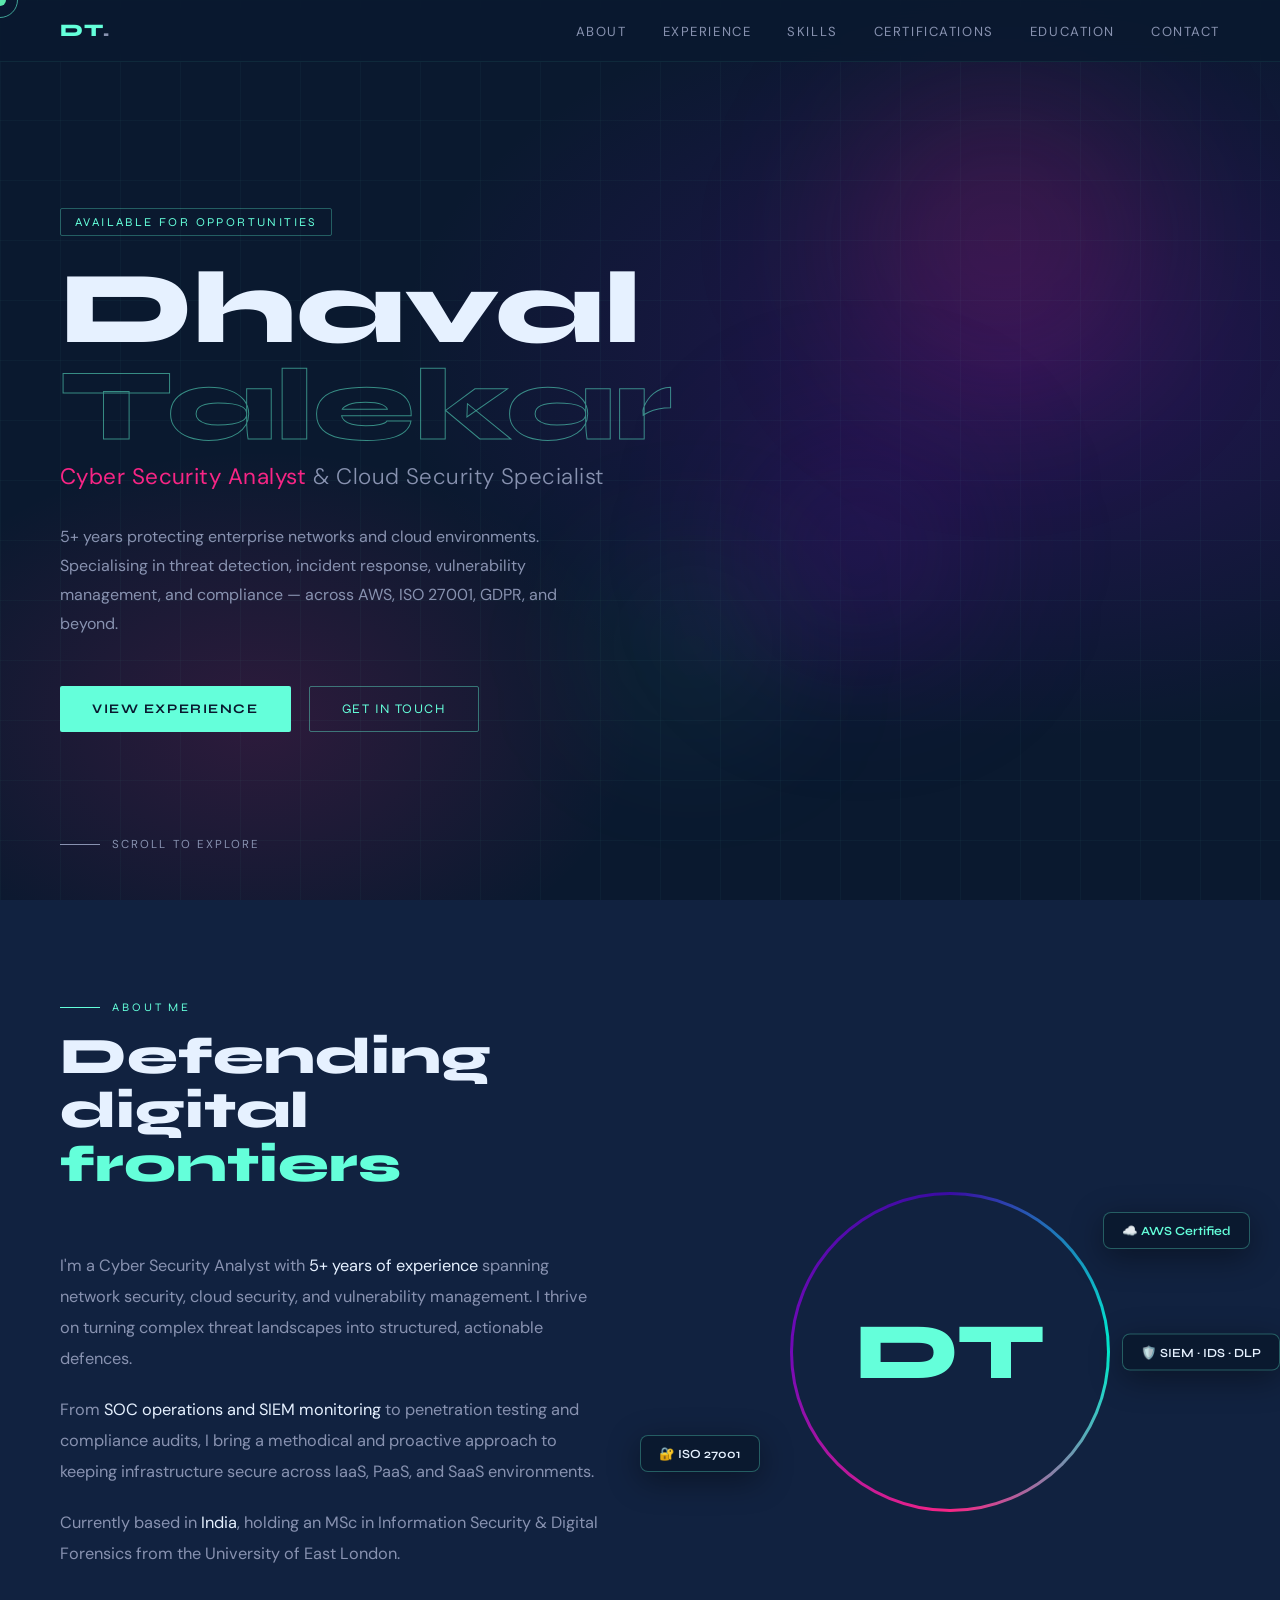
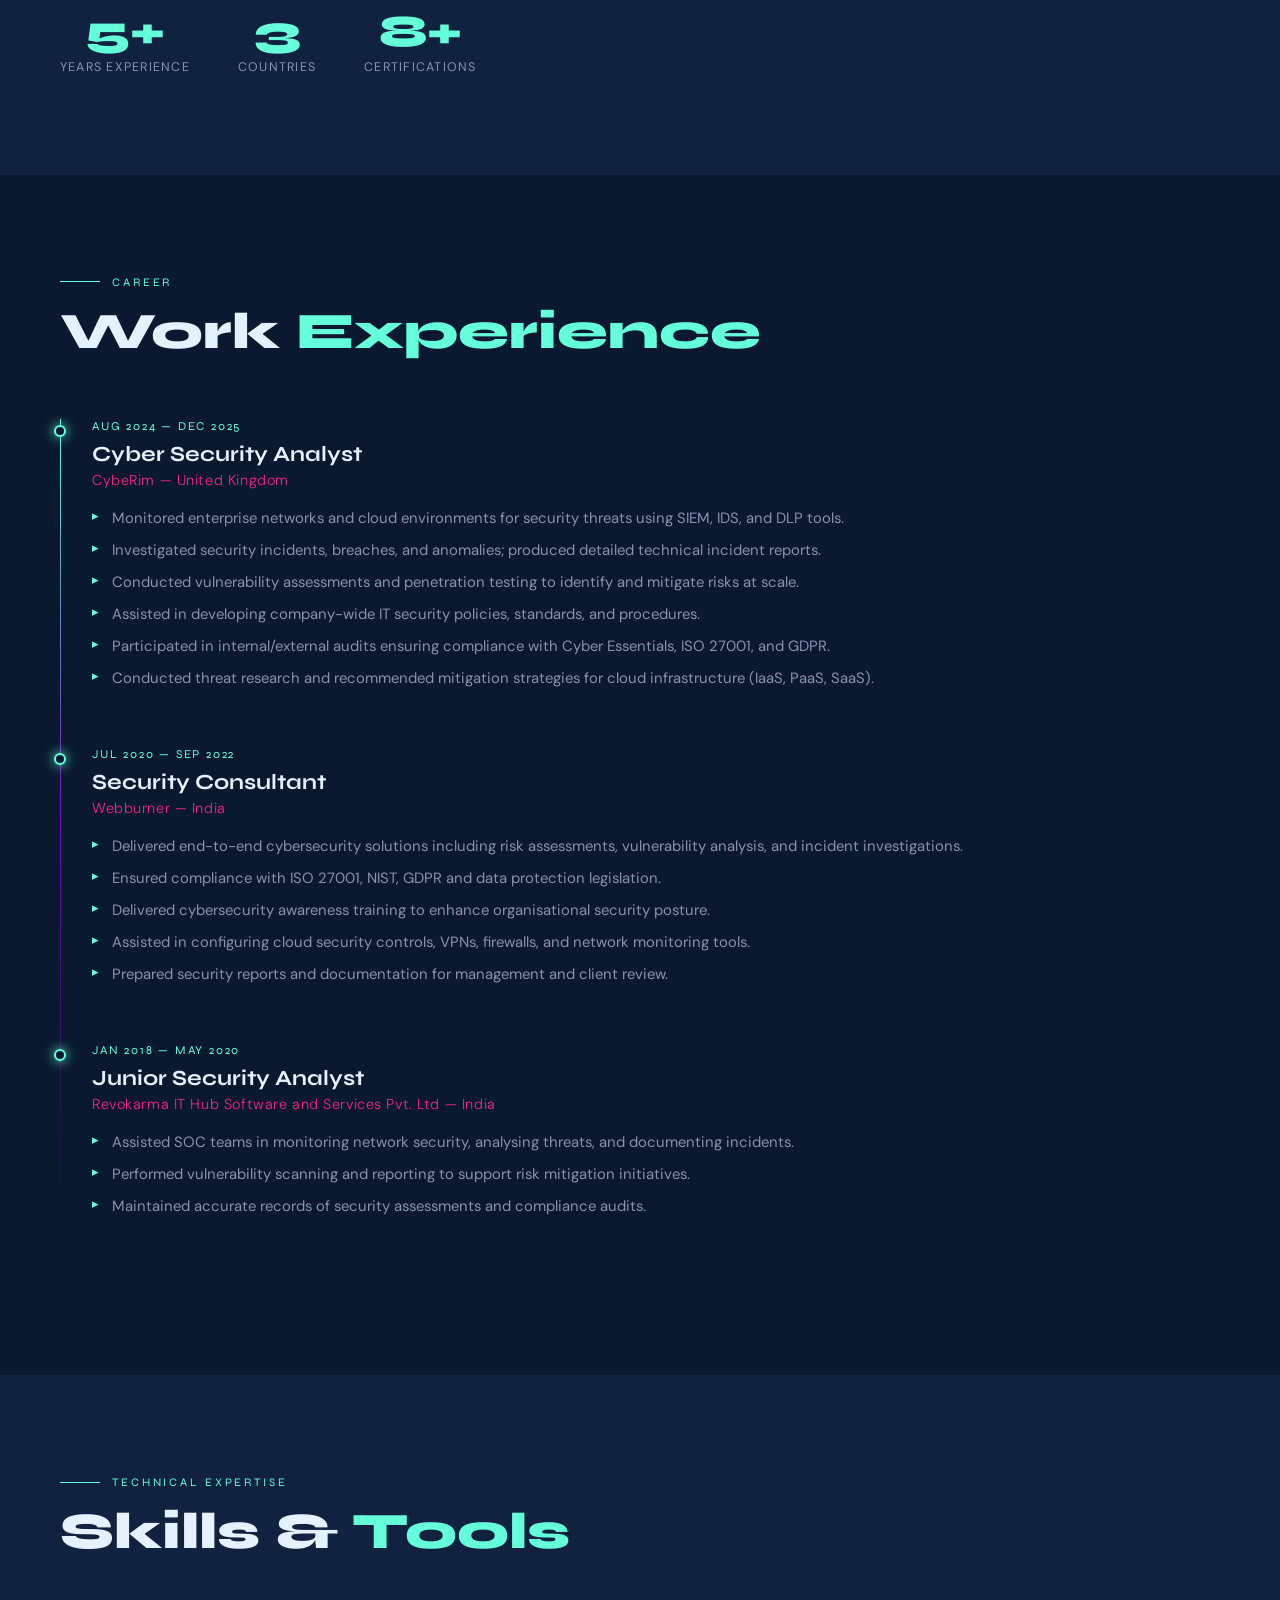
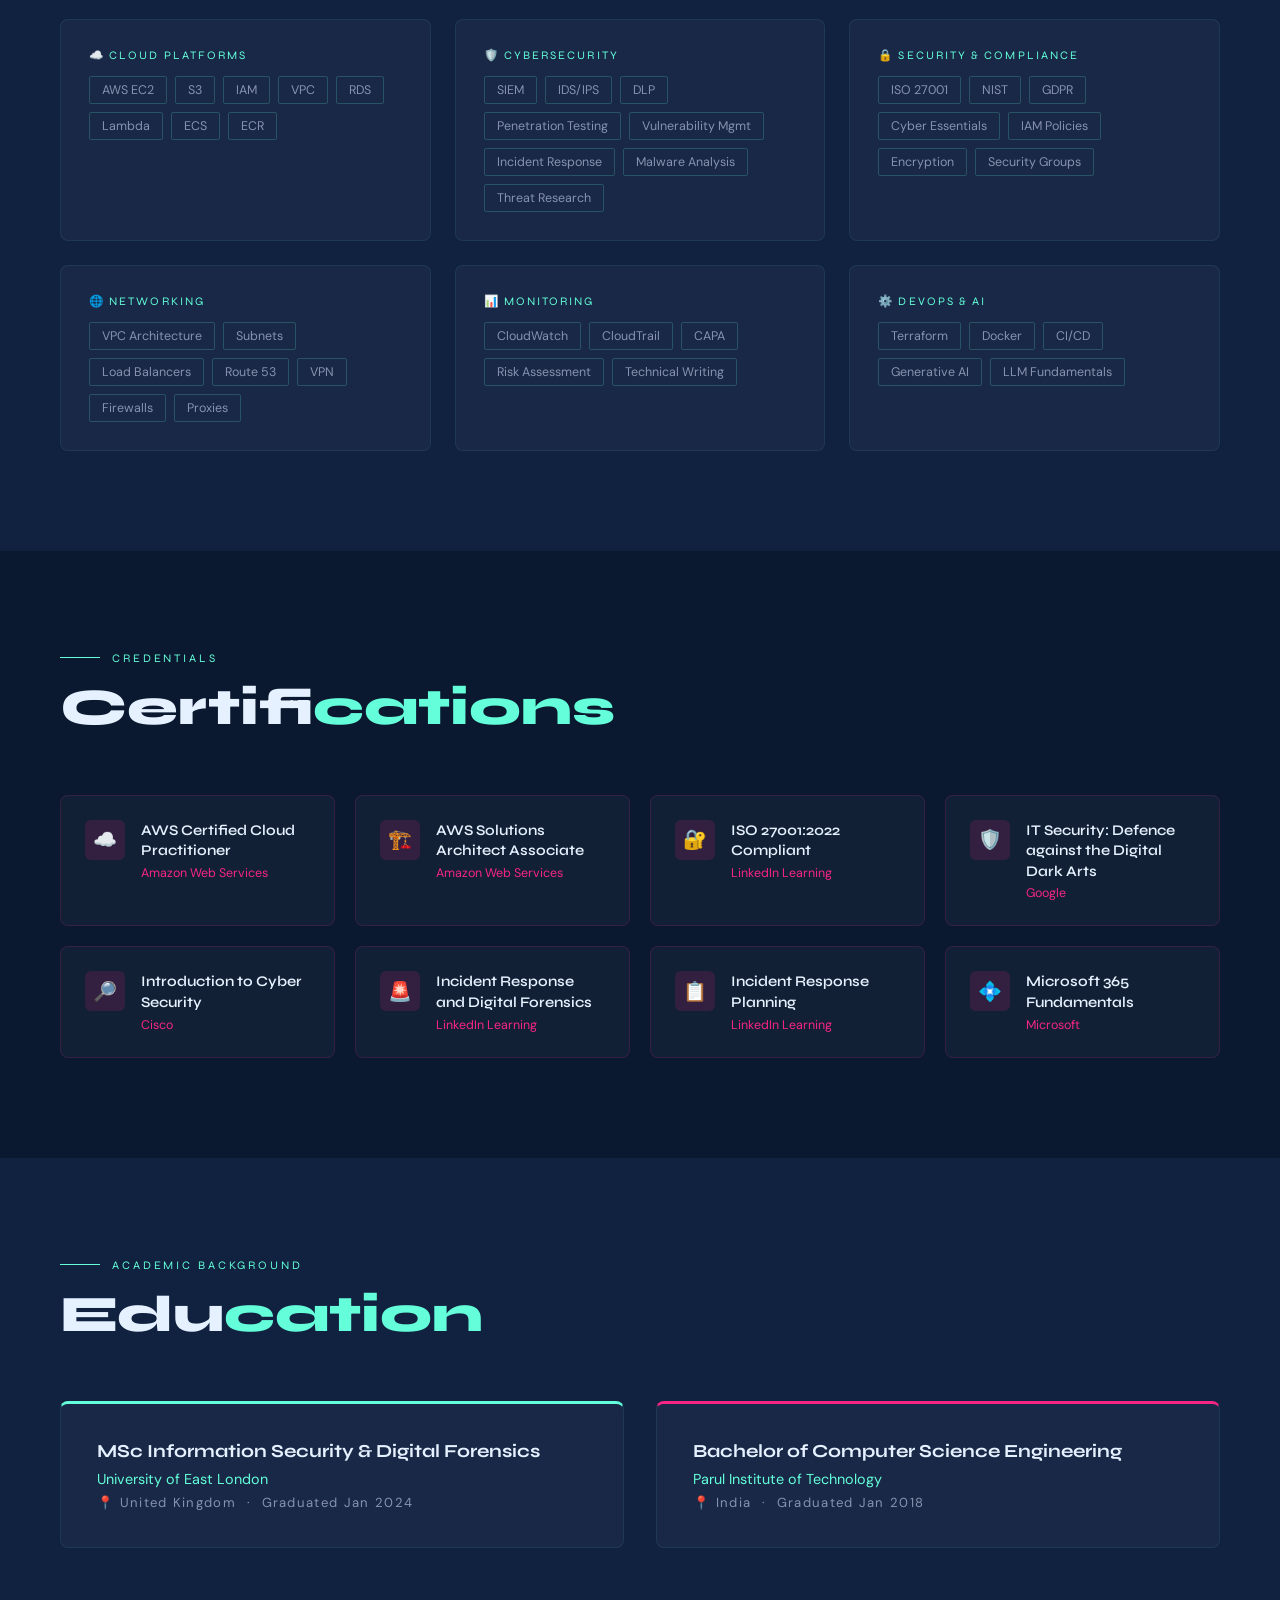
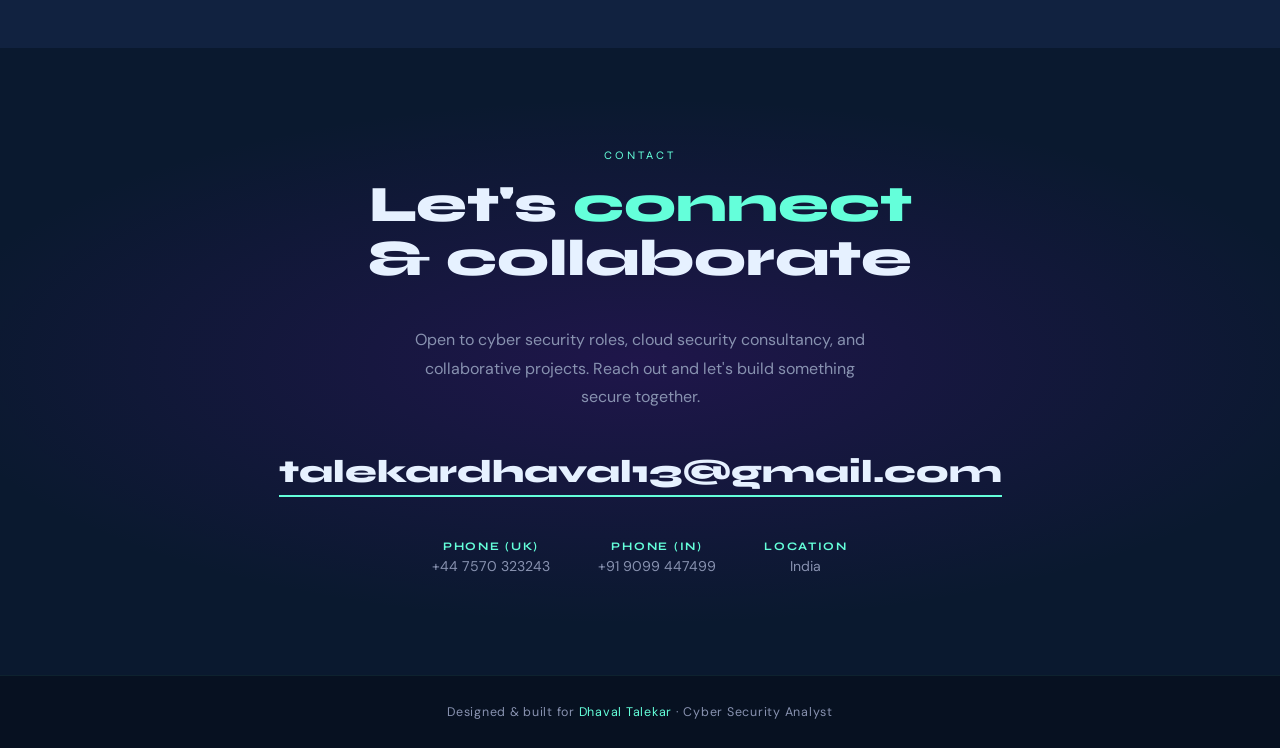
==== index.html @ 0606d3b6 "add" ====
<!DOCTYPE html>
<html lang="en">
<head>
<meta charset="UTF-8" />
<meta name="viewport" content="width=device-width, initial-scale=1.0" />
<title>Dhaval Talekar (Cyber + Cloud Security)</title>
<link href="https://fonts.googleapis.com/css2?family=Syne:wght@400;600;700;800&family=DM+Sans:ital,wght@0,300;0,400;1,300&display=swap" rel="stylesheet" />
<style>
  *, *::before, *::after { box-sizing: border-box; margin: 0; padding: 0; }

  :root {
    --cyan:   #00f5d4;
    --blue:   #0a192f;
    --mid:    #112240;
    --accent: #64ffda;
    --pink:   #f72585;
    --purple: #7209b7;
    --white:  #e6f1ff;
    --muted:  #8892b0;
    --grad: linear-gradient(135deg, #f72585 0%, #7209b7 50%, #3a0ca3 100%);
  }

  html { scroll-behavior: smooth; }

  body {
    font-family: 'DM Sans', sans-serif;
    background: var(--blue);
    color: var(--white);
    overflow-x: hidden;
    cursor: none;
  }

  /* ── Custom Cursor ── */
  #cursor {
    position: fixed; top: 0; left: 0; width: 12px; height: 12px;
    background: var(--accent); border-radius: 50%; pointer-events: none;
    z-index: 9999; transform: translate(-50%,-50%);
    transition: transform .15s ease, background .3s;
    mix-blend-mode: difference;
  }
  #cursor-ring {
    position: fixed; top: 0; left: 0; width: 36px; height: 36px;
    border: 1.5px solid var(--accent); border-radius: 50%; pointer-events: none;
    z-index: 9998; transform: translate(-50%,-50%);
    transition: all .35s cubic-bezier(.175,.885,.32,1.275);
    opacity: .6;
  }

  /* ── Navigation ── */
  nav {
    position: fixed; top: 0; width: 100%; z-index: 900;
    display: flex; justify-content: space-between; align-items: center;
    padding: 20px 60px;
    background: rgba(10,25,47,.85); backdrop-filter: blur(12px);
    border-bottom: 1px solid rgba(100,255,218,.07);
  }
  .nav-logo {
    font-family: 'Syne', sans-serif; font-size: 1.1rem; font-weight: 800;
    color: var(--accent); letter-spacing: .08em; text-decoration: none;
  }
  .nav-links { display: flex; gap: 36px; list-style: none; }
  .nav-links a {
    font-size: .82rem; letter-spacing: .12em; text-transform: uppercase;
    color: var(--muted); text-decoration: none; transition: color .2s;
    font-weight: 400;
  }
  .nav-links a:hover { color: var(--accent); }

  /* ── Hero ── */
  #hero {
    min-height: 100vh;
    display: flex; align-items: center;
    padding: 120px 60px 80px;
    position: relative; overflow: hidden;
  }
  .hero-bg {
    position: absolute; inset: 0; z-index: 0;
    background: radial-gradient(ellipse 70% 60% at 80% 40%, rgba(114,9,183,.25) 0%, transparent 70%),
                radial-gradient(ellipse 50% 50% at 20% 80%, rgba(247,37,133,.15) 0%, transparent 60%);
  }
  .hero-grid {
    position: absolute; inset: 0; z-index: 0;
    background-image:
      linear-gradient(rgba(100,255,218,.03) 1px, transparent 1px),
      linear-gradient(90deg, rgba(100,255,218,.03) 1px, transparent 1px);
    background-size: 60px 60px;
  }
  .hero-content { position: relative; z-index: 1; max-width: 780px; }
  .hero-tag {
    display: inline-block; font-size: .75rem; letter-spacing: .2em;
    text-transform: uppercase; color: var(--accent); margin-bottom: 24px;
    padding: 6px 14px; border: 1px solid rgba(100,255,218,.3);
    border-radius: 2px; font-family: 'Syne', sans-serif;
    animation: fadeUp .8s ease both;
  }
  .hero-name {
    font-family: 'Syne', sans-serif; font-size: clamp(3.2rem, 8vw, 7rem);
    font-weight: 800; line-height: .95; margin-bottom: 8px;
    animation: fadeUp .8s ease .15s both;
  }
  .hero-name span { display: block; color: transparent;
    -webkit-text-stroke: 1px rgba(100,255,218,.5); }
  .hero-title {
    font-size: clamp(1rem, 2.5vw, 1.4rem); color: var(--muted); font-weight: 300;
    margin-bottom: 32px; letter-spacing: .02em;
    animation: fadeUp .8s ease .3s both;
  }
  .hero-title strong { color: var(--pink); font-weight: 400; }
  .hero-desc {
    font-size: 1rem; color: var(--muted); line-height: 1.8; max-width: 520px;
    margin-bottom: 48px; animation: fadeUp .8s ease .45s both;
  }
  .hero-cta {
    display: flex; gap: 18px; flex-wrap: wrap;
    animation: fadeUp .8s ease .6s both;
  }
  .btn {
    display: inline-flex; align-items: center; gap: 8px;
    padding: 14px 32px; font-family: 'Syne', sans-serif;
    font-size: .82rem; letter-spacing: .12em; text-transform: uppercase;
    text-decoration: none; border-radius: 2px; transition: all .3s;
    cursor: none;
  }
  .btn-primary {
    background: var(--accent); color: var(--blue); font-weight: 700;
  }
  .btn-primary:hover { background: #fff; transform: translateY(-2px); box-shadow: 0 12px 40px rgba(100,255,218,.3); }
  .btn-outline {
    border: 1px solid rgba(100,255,218,.4); color: var(--accent);
  }
  .btn-outline:hover { border-color: var(--accent); background: rgba(100,255,218,.06); transform: translateY(-2px); }

  .hero-scroll {
    position: absolute; bottom: 48px; left: 60px; z-index: 1;
    display: flex; align-items: center; gap: 12px;
    font-size: .72rem; letter-spacing: .18em; text-transform: uppercase;
    color: var(--muted); animation: fadeUp 1s ease .9s both;
  }
  .scroll-line {
    width: 40px; height: 1px; background: var(--muted);
    animation: scrollPulse 2s ease-in-out infinite;
  }

  /* ── Floating shapes ── */
  .shape {
    position: absolute; border-radius: 50%; filter: blur(80px);
    pointer-events: none; z-index: 0; animation: float 8s ease-in-out infinite;
  }
  .shape-1 { width: 300px; height: 300px; background: rgba(247,37,133,.15); top: 10%; right: 10%; animation-delay: 0s; }
  .shape-2 { width: 200px; height: 200px; background: rgba(114,9,183,.2); top: 50%; right: 25%; animation-delay: -3s; }
  .shape-3 { width: 150px; height: 150px; background: rgba(100,255,218,.1); bottom: 20%; right: 40%; animation-delay: -5s; }

  /* ── Section base ── */
  section { padding: 100px 60px; }
  .section-label {
    font-family: 'Syne', sans-serif; font-size: .72rem; letter-spacing: .25em;
    text-transform: uppercase; color: var(--accent); margin-bottom: 16px;
    display: flex; align-items: center; gap: 12px;
  }
  .section-label::before {
    content: ''; width: 40px; height: 1px; background: var(--accent);
  }
  .section-title {
    font-family: 'Syne', sans-serif;
    font-size: clamp(2rem, 4vw, 3.2rem); font-weight: 800;
    line-height: 1.05; margin-bottom: 60px; color: var(--white);
  }
  .section-title em { font-style: normal; color: var(--accent); }

  /* ── About ── */
  #about { background: var(--mid); }
  .about-grid {
    display: grid; grid-template-columns: 1fr 1fr; gap: 80px; align-items: center;
  }
  .about-text p { color: var(--muted); line-height: 1.9; font-size: 1.02rem; margin-bottom: 20px; }
  .about-text p strong { color: var(--white); font-weight: 400; }
  .stat-row { display: flex; gap: 48px; margin-top: 40px; }
  .stat { text-align: center; }
  .stat-num {
    font-family: 'Syne', sans-serif; font-size: 2.8rem; font-weight: 800;
    color: var(--accent); line-height: 1;
  }
  .stat-label { font-size: .78rem; color: var(--muted); letter-spacing: .1em; text-transform: uppercase; margin-top: 4px; }

  .about-visual {
    position: relative; display: flex; align-items: center; justify-content: center;
  }
  .avatar-ring {
    width: 320px; height: 320px; border-radius: 50%; position: relative;
    background: conic-gradient(from 180deg, #f72585, #7209b7, #3a0ca3, #00f5d4, #f72585);
    padding: 3px;
  }
  .avatar-inner {
    width: 100%; height: 100%; border-radius: 50%;
    background: var(--mid); display: flex; align-items: center; justify-content: center;
    font-family: 'Syne', sans-serif; font-size: 5rem; font-weight: 800;
    color: var(--accent);
  }
  .floating-badge {
    position: absolute; background: var(--blue);
    border: 1px solid rgba(100,255,218,.3); border-radius: 8px;
    padding: 10px 18px; font-size: .78rem;
    font-family: 'Syne', sans-serif; font-weight: 600;
    color: var(--white); white-space: nowrap;
    box-shadow: 0 8px 32px rgba(0,0,0,.4);
  }
  .badge-1 { top: 20px; right: -30px; color: var(--accent); animation: float 5s ease-in-out infinite; }
  .badge-2 { bottom: 40px; left: -40px; animation: float 6s ease-in-out infinite -2s; }
  .badge-3 { top: 50%; right: -60px; transform: translateY(-50%); animation: float 7s ease-in-out infinite -4s; }

  /* ── Experience ── */
  #experience { background: var(--blue); }
  .timeline { position: relative; padding-left: 32px; }
  .timeline::before {
    content: ''; position: absolute; left: 0; top: 0; bottom: 0; width: 1px;
    background: linear-gradient(to bottom, var(--accent), var(--purple), transparent);
  }
  .timeline-item { position: relative; margin-bottom: 56px; }
  .timeline-item::before {
    content: ''; position: absolute; left: -38px; top: 6px;
    width: 12px; height: 12px; border-radius: 50%;
    background: var(--blue); border: 2px solid var(--accent);
    box-shadow: 0 0 12px var(--accent);
  }
  .exp-date {
    font-size: .75rem; letter-spacing: .15em; text-transform: uppercase;
    color: var(--accent); margin-bottom: 8px; font-family: 'Syne', sans-serif;
  }
  .exp-role {
    font-family: 'Syne', sans-serif; font-size: 1.35rem; font-weight: 700;
    color: var(--white); margin-bottom: 4px;
  }
  .exp-company {
    font-size: .9rem; color: var(--pink); margin-bottom: 16px; font-weight: 300; letter-spacing: .04em;
  }
  .exp-bullets { list-style: none; padding: 0; }
  .exp-bullets li {
    color: var(--muted); font-size: .93rem; line-height: 1.75;
    padding-left: 20px; position: relative; margin-bottom: 6px;
  }
  .exp-bullets li::before {
    content: '▸'; position: absolute; left: 0; color: var(--accent); font-size: .8rem;
  }

  /* ── Skills ── */
  #skills { background: var(--mid); }
  .skills-grid { display: grid; grid-template-columns: repeat(auto-fill, minmax(280px, 1fr)); gap: 24px; }
  .skill-card {
    background: rgba(255,255,255,.03); border: 1px solid rgba(100,255,218,.08);
    border-radius: 8px; padding: 28px;
    transition: all .3s; position: relative; overflow: hidden;
  }
  .skill-card::before {
    content: ''; position: absolute; inset: 0;
    background: linear-gradient(135deg, rgba(100,255,218,.05) 0%, transparent 60%);
    opacity: 0; transition: opacity .3s;
  }
  .skill-card:hover { border-color: rgba(100,255,218,.3); transform: translateY(-4px); }
  .skill-card:hover::before { opacity: 1; }
  .skill-category {
    font-family: 'Syne', sans-serif; font-size: .72rem; letter-spacing: .18em;
    text-transform: uppercase; color: var(--accent); margin-bottom: 14px;
  }
  .skill-tags { display: flex; flex-wrap: wrap; gap: 8px; }
  .skill-tag {
    font-size: .78rem; padding: 5px 12px;
    border: 1px solid rgba(100,255,218,.2); border-radius: 2px;
    color: var(--muted); transition: all .2s;
  }
  .skill-tag:hover { color: var(--accent); border-color: var(--accent); }

  /* ── Certifications ── */
  #certs { background: var(--blue); }
  .certs-grid { display: grid; grid-template-columns: repeat(auto-fill, minmax(260px, 1fr)); gap: 20px; }
  .cert-card {
    background: rgba(255,255,255,.03); border: 1px solid rgba(247,37,133,.15);
    border-radius: 8px; padding: 24px;
    display: flex; align-items: flex-start; gap: 16px;
    transition: all .3s;
  }
  .cert-card:hover { border-color: rgba(247,37,133,.4); transform: translateY(-3px); background: rgba(247,37,133,.04); }
  .cert-icon {
    width: 40px; height: 40px; flex-shrink: 0;
    background: rgba(247,37,133,.15); border-radius: 6px;
    display: flex; align-items: center; justify-content: center;
    font-size: 1.2rem;
  }
  .cert-name { font-family: 'Syne', sans-serif; font-size: .92rem; font-weight: 600; color: var(--white); line-height: 1.4; }
  .cert-org { font-size: .78rem; color: var(--pink); margin-top: 4px; }

  /* ── Education ── */
  #education { background: var(--mid); }
  .edu-grid { display: grid; grid-template-columns: 1fr 1fr; gap: 32px; }
  .edu-card {
    background: rgba(255,255,255,.03); border: 1px solid rgba(100,255,218,.08);
    border-radius: 8px; padding: 36px;
    border-top: 3px solid var(--accent);
    transition: all .3s;
  }
  .edu-card:hover { transform: translateY(-4px); box-shadow: 0 20px 60px rgba(0,0,0,.3); }
  .edu-degree { font-family: 'Syne', sans-serif; font-size: 1.15rem; font-weight: 700; color: var(--white); margin-bottom: 8px; }
  .edu-school { color: var(--accent); font-size: .9rem; margin-bottom: 6px; }
  .edu-year { color: var(--muted); font-size: .82rem; letter-spacing: .1em; }

  /* ── Contact ── */
  #contact {
    background: var(--blue);
    text-align: center;
    position: relative; overflow: hidden;
  }
  #contact .hero-bg {
    background: radial-gradient(ellipse 80% 60% at 50% 50%, rgba(114,9,183,.2) 0%, transparent 70%);
  }
  #contact .section-label { justify-content: center; }
  #contact .section-label::before { display: none; }
  .contact-email {
    font-family: 'Syne', sans-serif; font-size: clamp(1.2rem, 3vw, 2rem);
    font-weight: 800; color: var(--white); text-decoration: none;
    border-bottom: 2px solid var(--accent); padding-bottom: 4px;
    transition: color .2s;
  }
  .contact-email:hover { color: var(--accent); }
  .contact-meta { display: flex; gap: 48px; justify-content: center; margin-top: 48px; flex-wrap: wrap; }
  .contact-item { font-size: .88rem; color: var(--muted); }
  .contact-item strong { display: block; color: var(--accent); font-family: 'Syne', sans-serif; font-size: .72rem; letter-spacing: .15em; text-transform: uppercase; margin-bottom: 4px; }

  /* ── Footer ── */
  footer {
    background: rgba(0,0,0,.3); border-top: 1px solid rgba(100,255,218,.07);
    text-align: center; padding: 28px;
    font-size: .78rem; color: var(--muted); letter-spacing: .06em;
  }
  footer span { color: var(--accent); }

  /* ── Animations ── */
  @keyframes fadeUp {
    from { opacity: 0; transform: translateY(30px); }
    to   { opacity: 1; transform: translateY(0); }
  }
  @keyframes float {
    0%, 100% { transform: translateY(0px); }
    50%       { transform: translateY(-18px); }
  }
  @keyframes scrollPulse {
    0%, 100% { width: 40px; opacity: 1; }
    50%       { width: 60px; opacity: .5; }
  }
  @keyframes spin {
    from { transform: rotate(0deg); }
    to   { transform: rotate(360deg); }
  }

  .reveal { opacity: 0; transform: translateY(40px); transition: all .7s cubic-bezier(.165,.84,.44,1); }
  .reveal.visible { opacity: 1; transform: none; }

  /* ── Mobile ── */
  @media (max-width: 768px) {
    nav { padding: 16px 24px; }
    .nav-links { display: none; }
    section { padding: 80px 24px; }
    #hero { padding: 100px 24px 60px; }
    .hero-scroll { left: 24px; }
    .about-grid, .edu-grid { grid-template-columns: 1fr; }
    .about-visual { margin-top: 48px; }
    .stat-row { gap: 28px; }
    .avatar-ring { width: 240px; height: 240px; }
    .floating-badge { display: none; }
  }
</style>
</head>
<body>

<div id="cursor"></div>
<div id="cursor-ring"></div>

<!-- NAV -->
<nav>
  <a class="nav-logo" href="#hero">DT<span style="color:var(--muted)">.</span></a>
  <ul class="nav-links">
    <li><a href="#about">About</a></li>
    <li><a href="#experience">Experience</a></li>
    <li><a href="#skills">Skills</a></li>
    <li><a href="#certs">Certifications</a></li>
    <li><a href="#education">Education</a></li>
    <li><a href="#contact">Contact</a></li>
  </ul>
</nav>

<!-- HERO -->
<section id="hero">
  <div class="hero-bg"></div>
  <div class="hero-grid"></div>
  <div class="shape shape-1"></div>
  <div class="shape shape-2"></div>
  <div class="shape shape-3"></div>
  <div class="hero-content">
    <div class="hero-tag">Available for opportunities</div>
    <h1 class="hero-name">
      Dhaval
      <span>Talekar</span>
    </h1>
    <p class="hero-title">
      <strong>Cyber Security Analyst</strong> &amp; Cloud Security Specialist
    </p>
    <p class="hero-desc">
      5+ years protecting enterprise networks and cloud environments. Specialising in threat detection, incident response, vulnerability management, and compliance — across AWS, ISO 27001, GDPR, and beyond.
    </p>
    <div class="hero-cta">
      <a href="#experience" class="btn btn-primary">View Experience</a>
      <a href="#contact" class="btn btn-outline">Get In Touch</a>
    </div>
  </div>
  <div class="hero-scroll">
    <div class="scroll-line"></div>
    Scroll to explore
  </div>
</section>

<!-- ABOUT -->
<section id="about">
  <div class="reveal">
    <div class="section-label">About Me</div>
    <div class="about-grid">
      <div class="about-text">
        <h2 class="section-title">Defending digital <em>frontiers</em></h2>
        <p>I'm a Cyber Security Analyst with <strong>5+ years of experience</strong> spanning network security, cloud security, and vulnerability management. I thrive on turning complex threat landscapes into structured, actionable defences.</p>
        <p>From <strong>SOC operations and SIEM monitoring</strong> to penetration testing and compliance audits, I bring a methodical and proactive approach to keeping infrastructure secure across IaaS, PaaS, and SaaS environments.</p>
        <p>Currently based in <strong>India</strong>, holding an MSc in Information Security &amp; Digital Forensics from the University of East London.</p>
        <div class="stat-row">
          <div class="stat"><div class="stat-num">5+</div><div class="stat-label">Years Experience</div></div>
          <div class="stat"><div class="stat-num">3</div><div class="stat-label">Countries</div></div>
          <div class="stat"><div class="stat-num">8+</div><div class="stat-label">Certifications</div></div>
        </div>
      </div>
      <div class="about-visual">
        <div class="avatar-ring" style="animation: spin 12s linear infinite;">
          <div class="avatar-inner">DT</div>
        </div>
        <div class="floating-badge badge-1">☁️ AWS Certified</div>
        <div class="floating-badge badge-2">🔐 ISO 27001</div>
        <div class="floating-badge badge-3">🛡️ SIEM · IDS · DLP</div>
      </div>
    </div>
  </div>
</section>

<!-- EXPERIENCE -->
<section id="experience">
  <div class="reveal">
    <div class="section-label">Career</div>
    <h2 class="section-title">Work <em>Experience</em></h2>
    <div class="timeline">

      <div class="timeline-item reveal">
        <div class="exp-date">Aug 2024 — Dec 2025</div>
        <div class="exp-role">Cyber Security Analyst</div>
        <div class="exp-company">CybeRim — United Kingdom</div>
        <ul class="exp-bullets">
          <li>Monitored enterprise networks and cloud environments for security threats using SIEM, IDS, and DLP tools.</li>
          <li>Investigated security incidents, breaches, and anomalies; produced detailed technical incident reports.</li>
          <li>Conducted vulnerability assessments and penetration testing to identify and mitigate risks at scale.</li>
          <li>Assisted in developing company-wide IT security policies, standards, and procedures.</li>
          <li>Participated in internal/external audits ensuring compliance with Cyber Essentials, ISO 27001, and GDPR.</li>
          <li>Conducted threat research and recommended mitigation strategies for cloud infrastructure (IaaS, PaaS, SaaS).</li>
        </ul>
      </div>

      <div class="timeline-item reveal">
        <div class="exp-date">Jul 2020 — Sep 2022</div>
        <div class="exp-role">Security Consultant</div>
        <div class="exp-company">Webburner — India</div>
        <ul class="exp-bullets">
          <li>Delivered end-to-end cybersecurity solutions including risk assessments, vulnerability analysis, and incident investigations.</li>
          <li>Ensured compliance with ISO 27001, NIST, GDPR and data protection legislation.</li>
          <li>Delivered cybersecurity awareness training to enhance organisational security posture.</li>
          <li>Assisted in configuring cloud security controls, VPNs, firewalls, and network monitoring tools.</li>
          <li>Prepared security reports and documentation for management and client review.</li>
        </ul>
      </div>

      <div class="timeline-item reveal">
        <div class="exp-date">Jan 2018 — May 2020</div>
        <div class="exp-role">Junior Security Analyst</div>
        <div class="exp-company">Revokarma IT Hub Software and Services Pvt. Ltd — India</div>
        <ul class="exp-bullets">
          <li>Assisted SOC teams in monitoring network security, analysing threats, and documenting incidents.</li>
          <li>Performed vulnerability scanning and reporting to support risk mitigation initiatives.</li>
          <li>Maintained accurate records of security assessments and compliance audits.</li>
        </ul>
      </div>

    </div>
  </div>
</section>

<!-- SKILLS -->
<section id="skills">
  <div class="reveal">
    <div class="section-label">Technical Expertise</div>
    <h2 class="section-title">Skills &amp; <em>Tools</em></h2>
    <div class="skills-grid">
      <div class="skill-card reveal">
        <div class="skill-category">☁️ Cloud Platforms</div>
        <div class="skill-tags">
          <span class="skill-tag">AWS EC2</span><span class="skill-tag">S3</span>
          <span class="skill-tag">IAM</span><span class="skill-tag">VPC</span>
          <span class="skill-tag">RDS</span><span class="skill-tag">Lambda</span>
          <span class="skill-tag">ECS</span><span class="skill-tag">ECR</span>
        </div>
      </div>
      <div class="skill-card reveal">
        <div class="skill-category">🛡️ Cybersecurity</div>
        <div class="skill-tags">
          <span class="skill-tag">SIEM</span><span class="skill-tag">IDS/IPS</span>
          <span class="skill-tag">DLP</span><span class="skill-tag">Penetration Testing</span>
          <span class="skill-tag">Vulnerability Mgmt</span><span class="skill-tag">Incident Response</span>
          <span class="skill-tag">Malware Analysis</span><span class="skill-tag">Threat Research</span>
        </div>
      </div>
      <div class="skill-card reveal">
        <div class="skill-category">🔒 Security & Compliance</div>
        <div class="skill-tags">
          <span class="skill-tag">ISO 27001</span><span class="skill-tag">NIST</span>
          <span class="skill-tag">GDPR</span><span class="skill-tag">Cyber Essentials</span>
          <span class="skill-tag">IAM Policies</span><span class="skill-tag">Encryption</span>
          <span class="skill-tag">Security Groups</span>
        </div>
      </div>
      <div class="skill-card reveal">
        <div class="skill-category">🌐 Networking</div>
        <div class="skill-tags">
          <span class="skill-tag">VPC Architecture</span><span class="skill-tag">Subnets</span>
          <span class="skill-tag">Load Balancers</span><span class="skill-tag">Route 53</span>
          <span class="skill-tag">VPN</span><span class="skill-tag">Firewalls</span>
          <span class="skill-tag">Proxies</span>
        </div>
      </div>
      <div class="skill-card reveal">
        <div class="skill-category">📊 Monitoring</div>
        <div class="skill-tags">
          <span class="skill-tag">CloudWatch</span><span class="skill-tag">CloudTrail</span>
          <span class="skill-tag">CAPA</span><span class="skill-tag">Risk Assessment</span>
          <span class="skill-tag">Technical Writing</span>
        </div>
      </div>
      <div class="skill-card reveal">
        <div class="skill-category">⚙️ DevOps & AI</div>
        <div class="skill-tags">
          <span class="skill-tag">Terraform</span><span class="skill-tag">Docker</span>
          <span class="skill-tag">CI/CD</span><span class="skill-tag">Generative AI</span>
          <span class="skill-tag">LLM Fundamentals</span>
        </div>
      </div>
    </div>
  </div>
</section>

<!-- CERTIFICATIONS -->
<section id="certs">
  <div class="reveal">
    <div class="section-label">Credentials</div>
    <h2 class="section-title">Certifi<em>cations</em></h2>
    <div class="certs-grid">
      <div class="cert-card reveal">
        <div class="cert-icon">☁️</div>
        <div><div class="cert-name">AWS Certified Cloud Practitioner</div><div class="cert-org">Amazon Web Services</div></div>
      </div>
      <div class="cert-card reveal">
        <div class="cert-icon">🏗️</div>
        <div><div class="cert-name">AWS Solutions Architect Associate</div><div class="cert-org">Amazon Web Services</div></div>
      </div>
      <div class="cert-card reveal">
        <div class="cert-icon">🔐</div>
        <div><div class="cert-name">ISO 27001:2022 Compliant</div><div class="cert-org">LinkedIn Learning</div></div>
      </div>
      <div class="cert-card reveal">
        <div class="cert-icon">🛡️</div>
        <div><div class="cert-name">IT Security: Defence against the Digital Dark Arts</div><div class="cert-org">Google</div></div>
      </div>
      <div class="cert-card reveal">
        <div class="cert-icon">🔎</div>
        <div><div class="cert-name">Introduction to Cyber Security</div><div class="cert-org">Cisco</div></div>
      </div>
      <div class="cert-card reveal">
        <div class="cert-icon">🚨</div>
        <div><div class="cert-name">Incident Response and Digital Forensics</div><div class="cert-org">LinkedIn Learning</div></div>
      </div>
      <div class="cert-card reveal">
        <div class="cert-icon">📋</div>
        <div><div class="cert-name">Incident Response Planning</div><div class="cert-org">LinkedIn Learning</div></div>
      </div>
      <div class="cert-card reveal">
        <div class="cert-icon">💠</div>
        <div><div class="cert-name">Microsoft 365 Fundamentals</div><div class="cert-org">Microsoft</div></div>
      </div>
    </div>
  </div>
</section>

<!-- EDUCATION -->
<section id="education">
  <div class="reveal">
    <div class="section-label">Academic Background</div>
    <h2 class="section-title">Edu<em>cation</em></h2>
    <div class="edu-grid">
      <div class="edu-card reveal">
        <div class="edu-degree">MSc Information Security &amp; Digital Forensics</div>
        <div class="edu-school">University of East London</div>
        <div class="edu-year">📍 United Kingdom &nbsp;·&nbsp; Graduated Jan 2024</div>
      </div>
      <div class="edu-card reveal" style="border-top-color: var(--pink);">
        <div class="edu-degree">Bachelor of Computer Science Engineering</div>
        <div class="edu-school">Parul Institute of Technology</div>
        <div class="edu-year">📍 India &nbsp;·&nbsp; Graduated Jan 2018</div>
      </div>
    </div>
  </div>
</section>

<!-- CONTACT -->
<section id="contact">
  <div class="hero-bg"></div>
  <div style="position:relative;z-index:1;">
    <div class="section-label reveal">Contact</div>
    <h2 class="section-title reveal" style="text-align:center;max-width:600px;margin:0 auto 40px;">Let's <em>connect</em> &amp; collaborate</h2>
    <p class="reveal" style="color:var(--muted);text-align:center;max-width:460px;margin:0 auto 40px;line-height:1.8;">
      Open to cyber security roles, cloud security consultancy, and collaborative projects. Reach out and let's build something secure together.
    </p>
    <div style="text-align:center;" class="reveal">
      <a href="mailto:talekardhaval13@gmail.com" class="contact-email">talekardhaval13@gmail.com</a>
    </div>
    <div class="contact-meta reveal">
      <div class="contact-item"><strong>Phone (UK)</strong>+44 7570 323243</div>
      <div class="contact-item"><strong>Phone (IN)</strong>+91 9099 447499</div>
      <div class="contact-item"><strong>Location</strong>India</div>
    </div>
  </div>
</section>

<!-- FOOTER -->
<footer>
  Designed &amp; built for <span>Dhaval Talekar</span> · Cyber Security Analyst
</footer>

<script>
  // Cursor
  const cursor = document.getElementById('cursor');
  const ring   = document.getElementById('cursor-ring');
  let mx = 0, my = 0, rx = 0, ry = 0;
  document.addEventListener('mousemove', e => { mx = e.clientX; my = e.clientY; });
  (function animCursor() {
    rx += (mx - rx) * .12; ry += (my - ry) * .12;
    cursor.style.left = mx + 'px'; cursor.style.top = my + 'px';
    ring.style.left   = rx + 'px'; ring.style.top   = ry + 'px';
    requestAnimationFrame(animCursor);
  })();
  document.querySelectorAll('a, button, .skill-tag, .cert-card').forEach(el => {
    el.addEventListener('mouseenter', () => { cursor.style.transform = 'translate(-50%,-50%) scale(2)'; ring.style.transform = 'translate(-50%,-50%) scale(1.5)'; });
    el.addEventListener('mouseleave', () => { cursor.style.transform = 'translate(-50%,-50%) scale(1)'; ring.style.transform = 'translate(-50%,-50%) scale(1)'; });
  });

  // Scroll reveal
  const observer = new IntersectionObserver(entries => {
    entries.forEach(e => { if (e.isIntersecting) e.target.classList.add('visible'); });
  }, { threshold: .12 });
  document.querySelectorAll('.reveal').forEach((el, i) => {
    el.style.transitionDelay = (i % 4) * .08 + 's';
    observer.observe(el);
  });
</script>
</body>
</html>
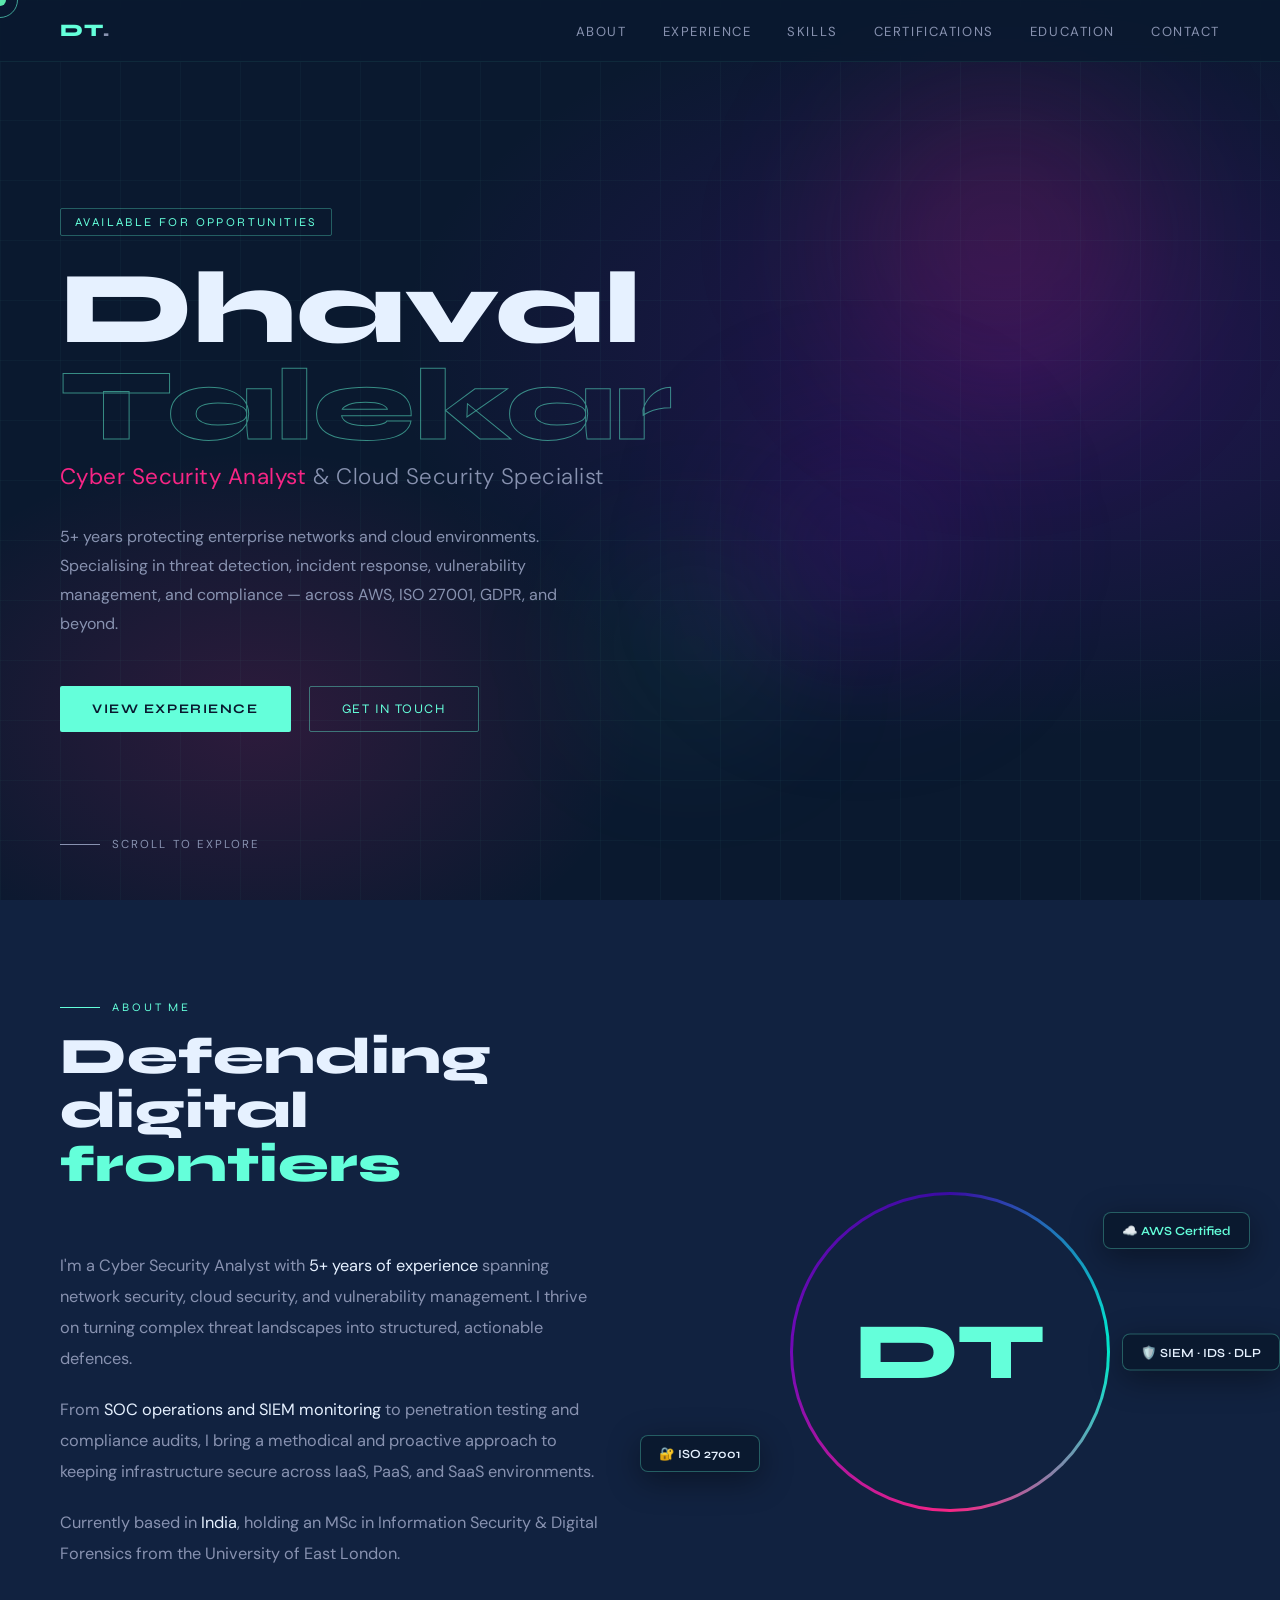
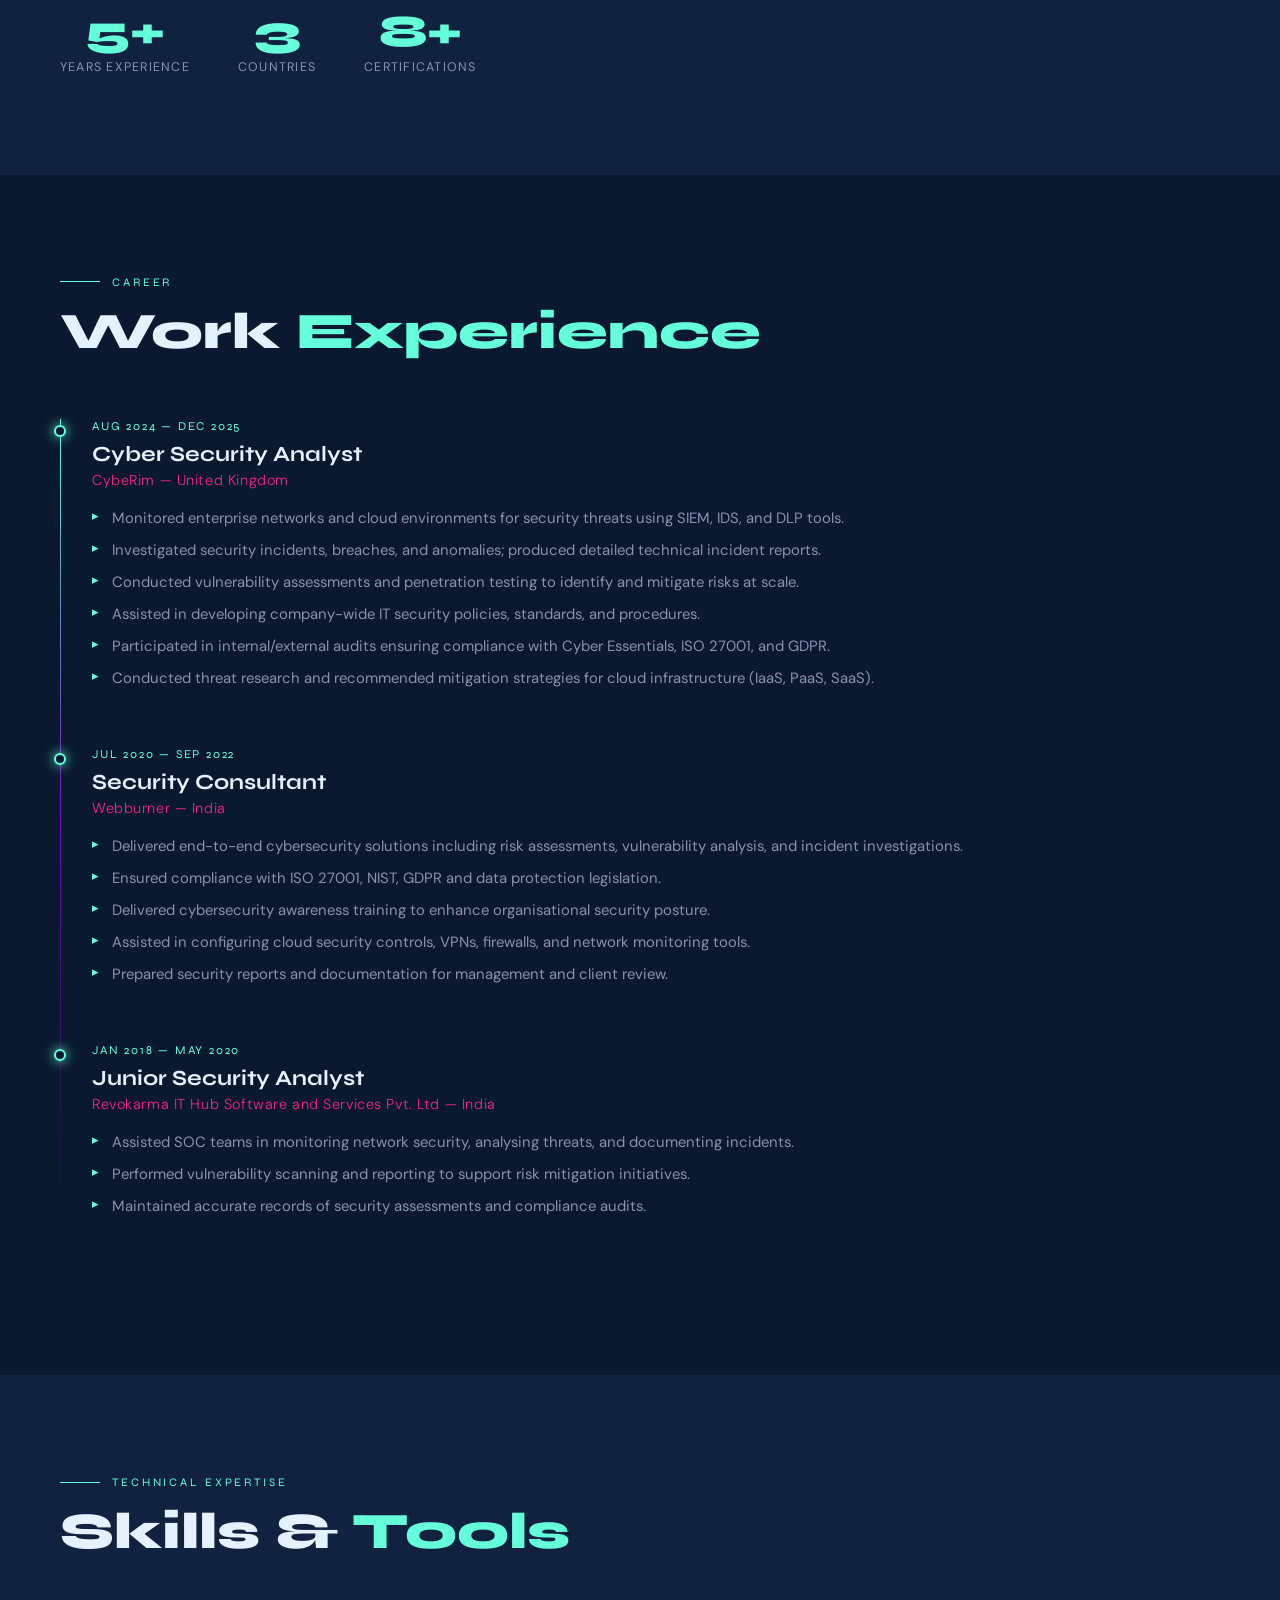
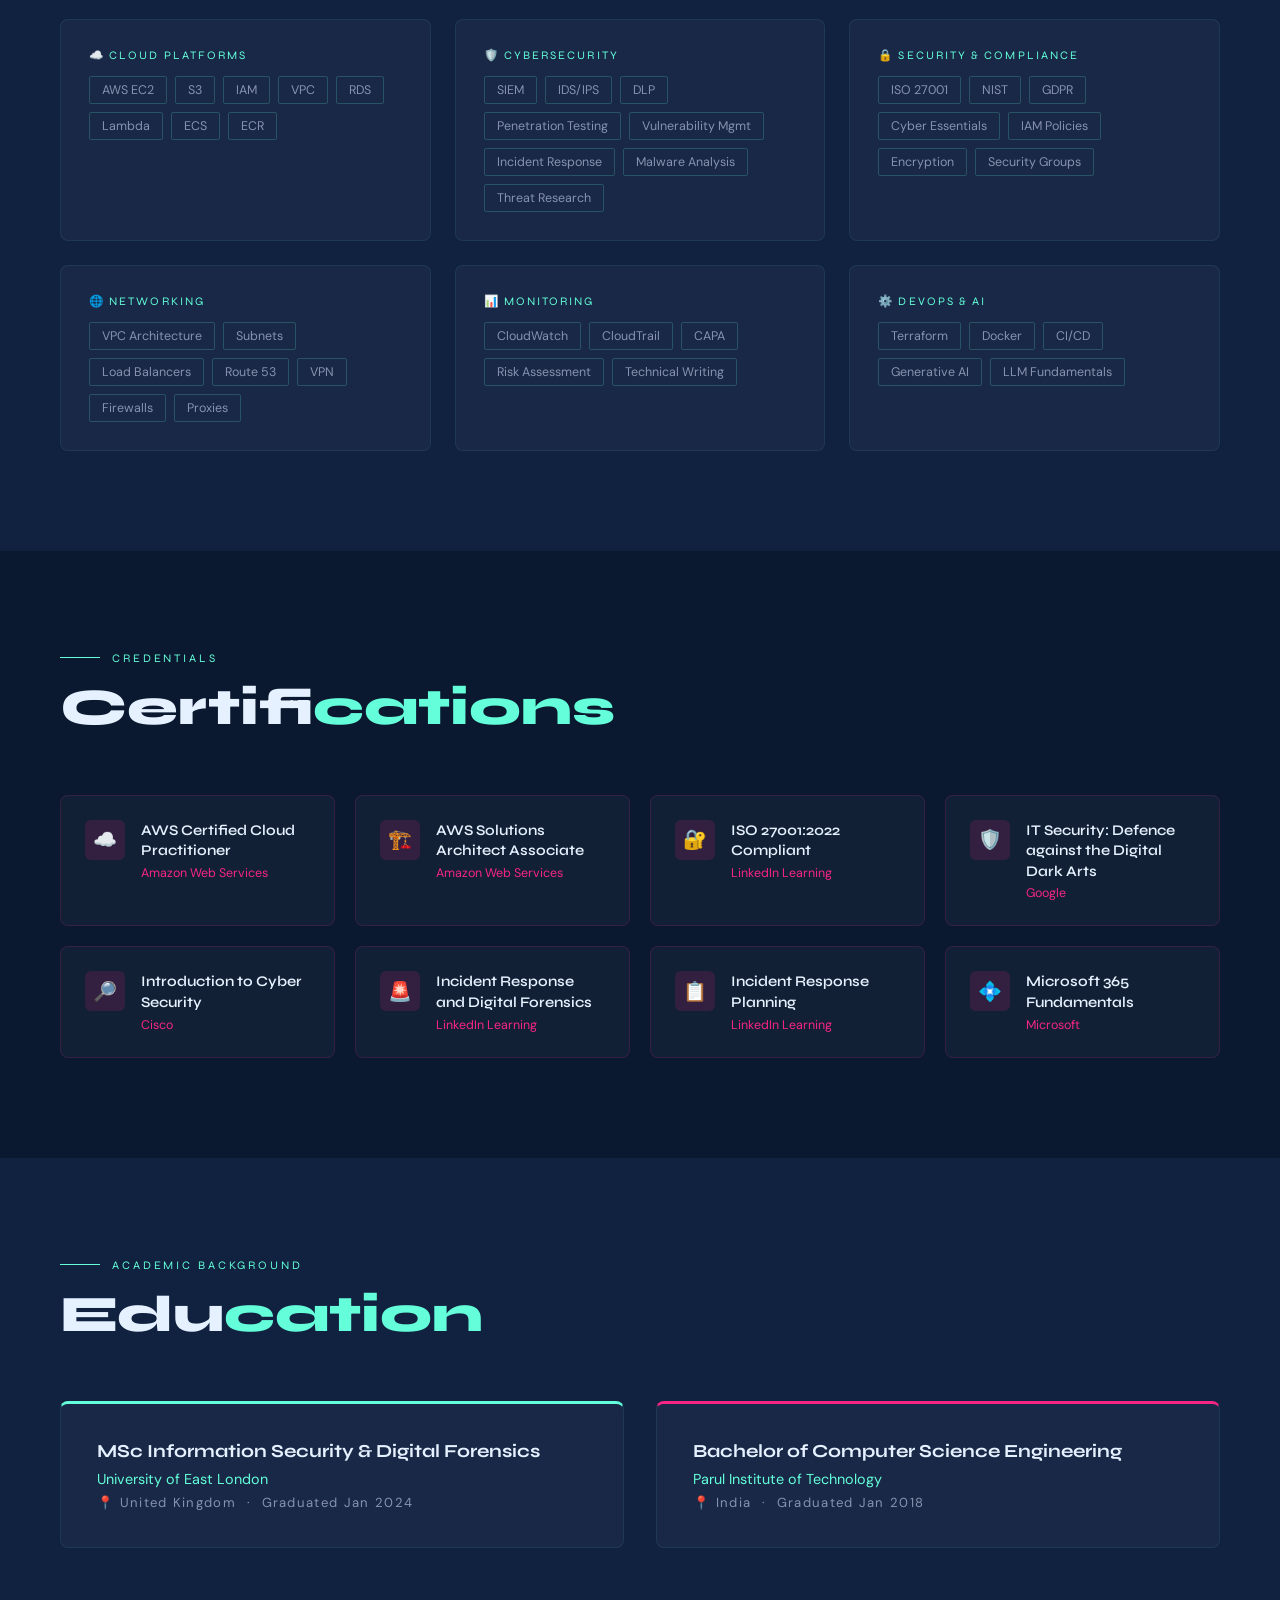
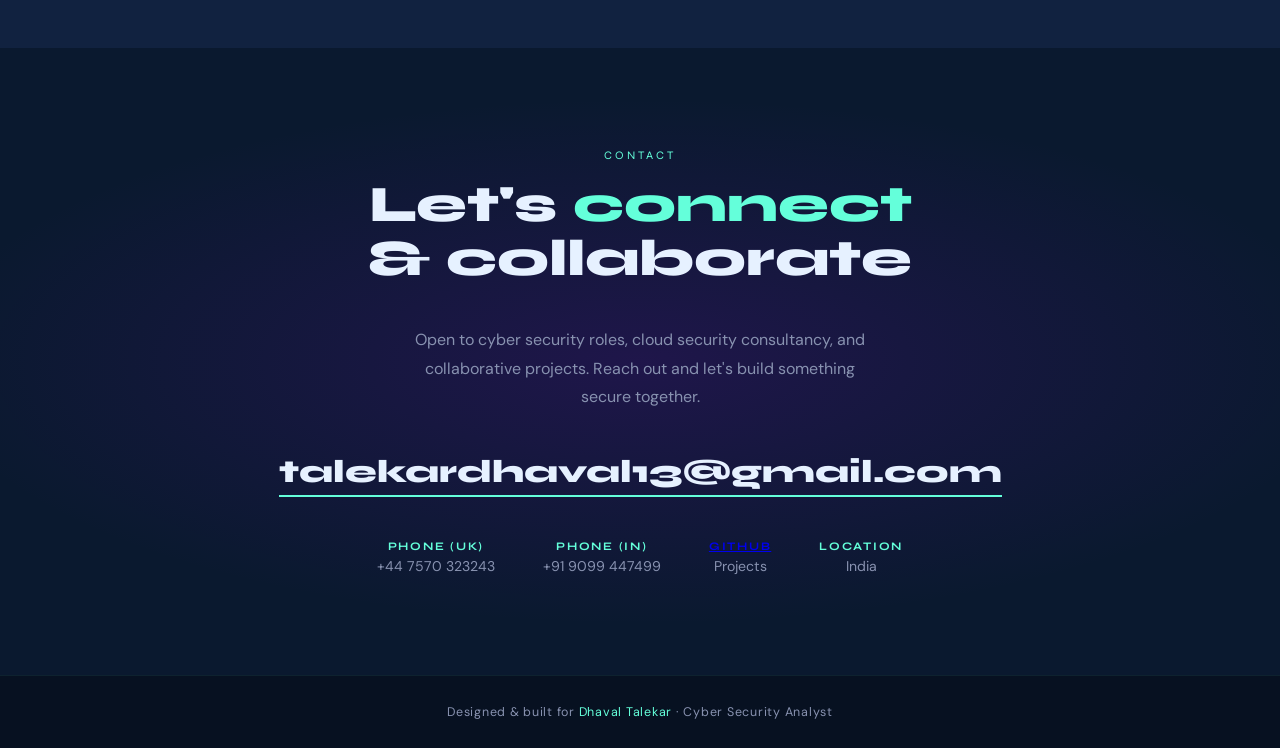
==== commit 33ab7e24: "Add GitHub link to contact section" ====
--- a/index.html
+++ b/index.html
@@ -3,7 +3,7 @@
 <head>
 <meta charset="UTF-8" />
 <meta name="viewport" content="width=device-width, initial-scale=1.0" />
-<title>Dhaval Talekar (Cyber + Cloud Security)</title>
+<title>Dhaval Talekar (🛡️ SOC Analyst Portfolio | SIEM + AWS Projects)</title>
 <link href="https://fonts.googleapis.com/css2?family=Syne:wght@400;600;700;800&family=DM+Sans:ital,wght@0,300;0,400;1,300&display=swap" rel="stylesheet" />
 <style>
   *, *::before, *::after { box-sizing: border-box; margin: 0; padding: 0; }
@@ -632,6 +632,7 @@
     <div class="contact-meta reveal">
       <div class="contact-item"><strong>Phone (UK)</strong>+44 7570 323243</div>
       <div class="contact-item"><strong>Phone (IN)</strong>+91 9099 447499</div>
+      <div class="contact-item"><strong><a href="https://github.com/dhavalnt19">GitHub</a></strong>Projects</div>
       <div class="contact-item"><strong>Location</strong>India</div>
     </div>
   </div>
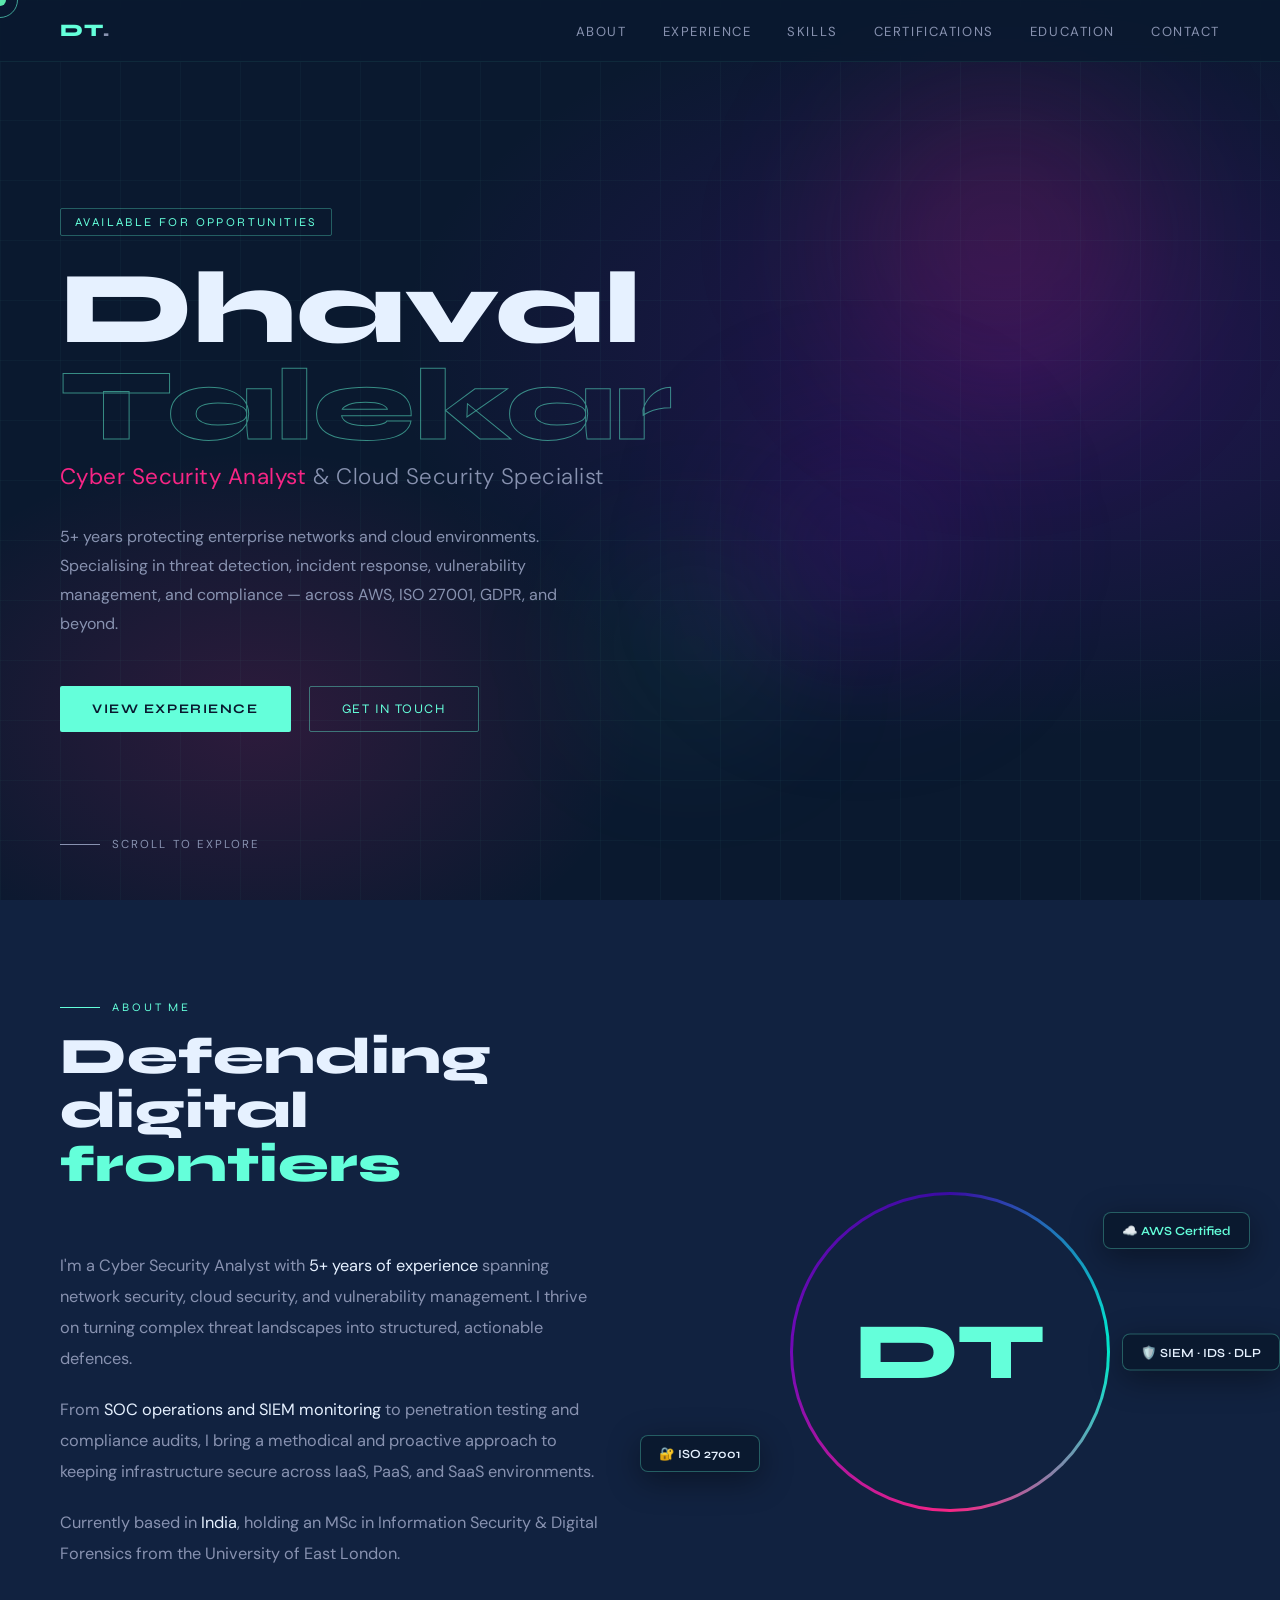
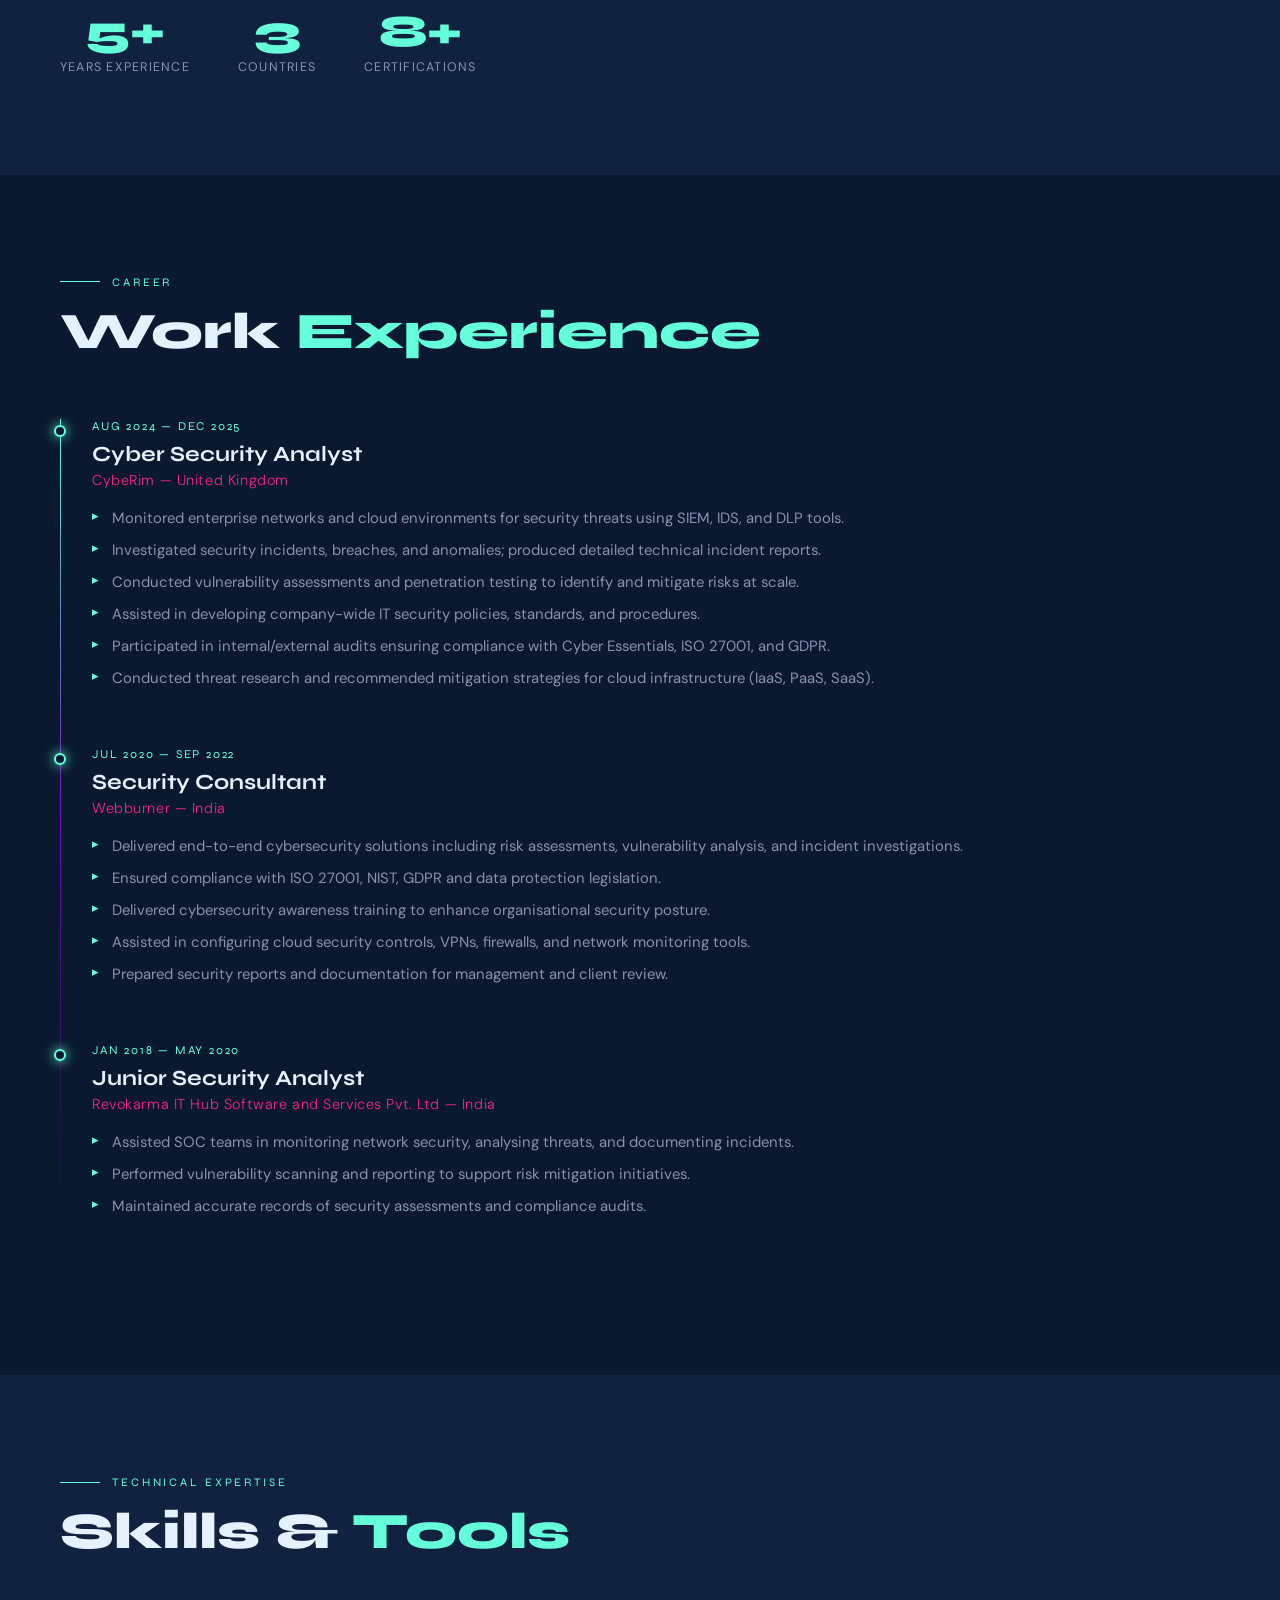
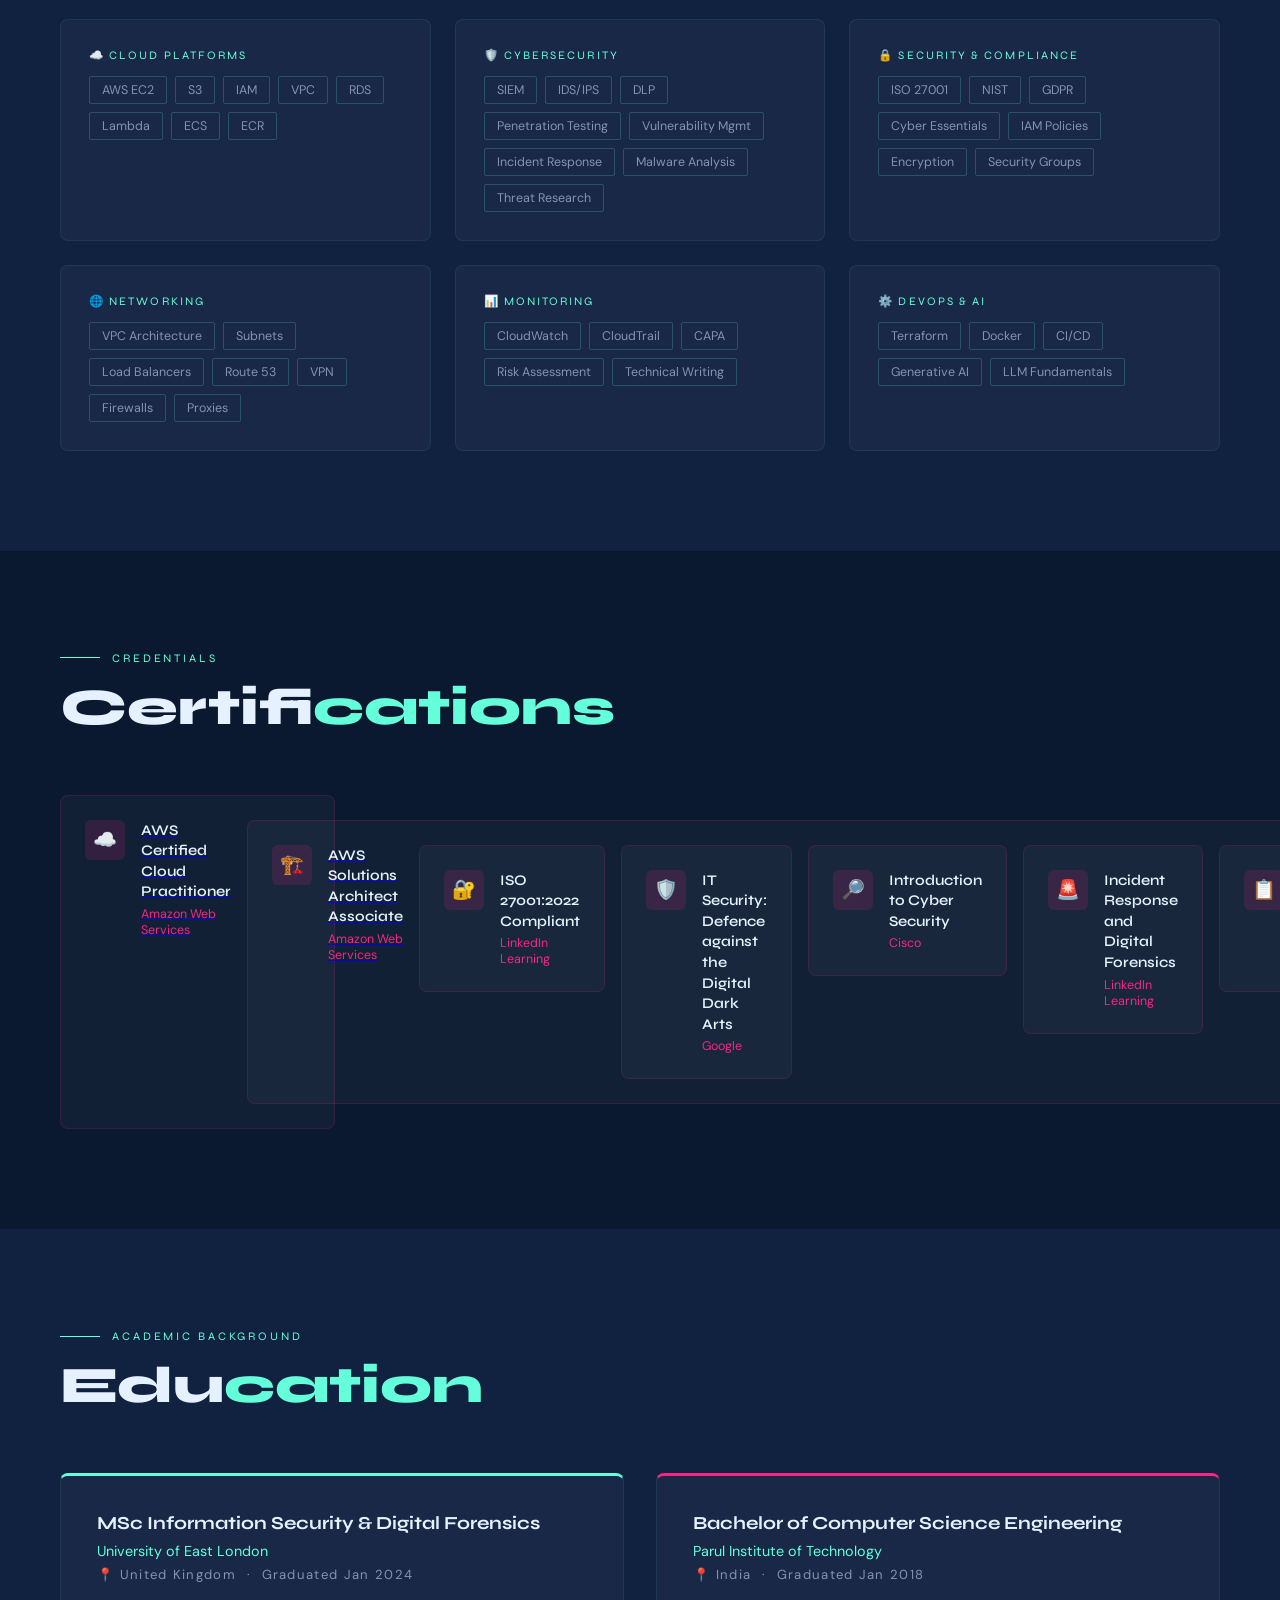
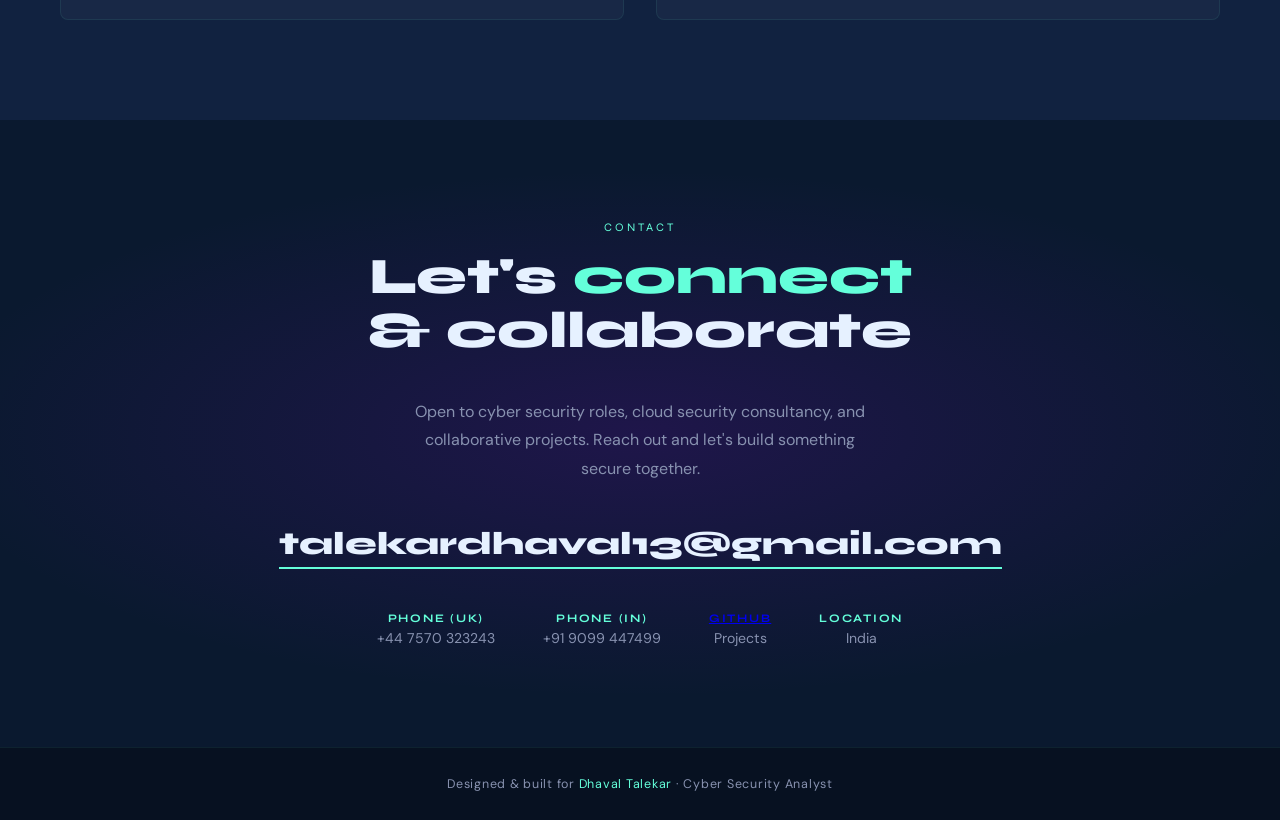
==== commit 32588a4c: "Add links to AWS certification badgescerti" ====
--- a/index.html
+++ b/index.html
@@ -563,12 +563,20 @@
     <div class="certs-grid">
       <div class="cert-card reveal">
         <div class="cert-icon">☁️</div>
-        <div><div class="cert-name">AWS Certified Cloud Practitioner</div><div class="cert-org">Amazon Web Services</div></div>
-      </div>
+        <a href="https://www.credly.com/badges/92451416-b86c-44fd-b280-673cbcdc0c3f/public_url" target="_blank">
+  <div>
+    <div class="cert-name">AWS Certified Cloud Practitioner</div>
+    <div class="cert-org">Amazon Web Services</div>
+  </div>
+</a>
       <div class="cert-card reveal">
         <div class="cert-icon">🏗️</div>
-        <div><div class="cert-name">AWS Solutions Architect Associate</div><div class="cert-org">Amazon Web Services</div></div>
-      </div>
+        <a href="https://www.credly.com/badges/bf2b5799-3e71-4f9e-b9b7-9a84b1d9206f/public_url" target="_blank">
+  <div>
+    <div class="cert-name">AWS Solutions Architect Associate</div>
+    <div class="cert-org">Amazon Web Services</div>
+  </div>
+</a>
       <div class="cert-card reveal">
         <div class="cert-icon">🔐</div>
         <div><div class="cert-name">ISO 27001:2022 Compliant</div><div class="cert-org">LinkedIn Learning</div></div>
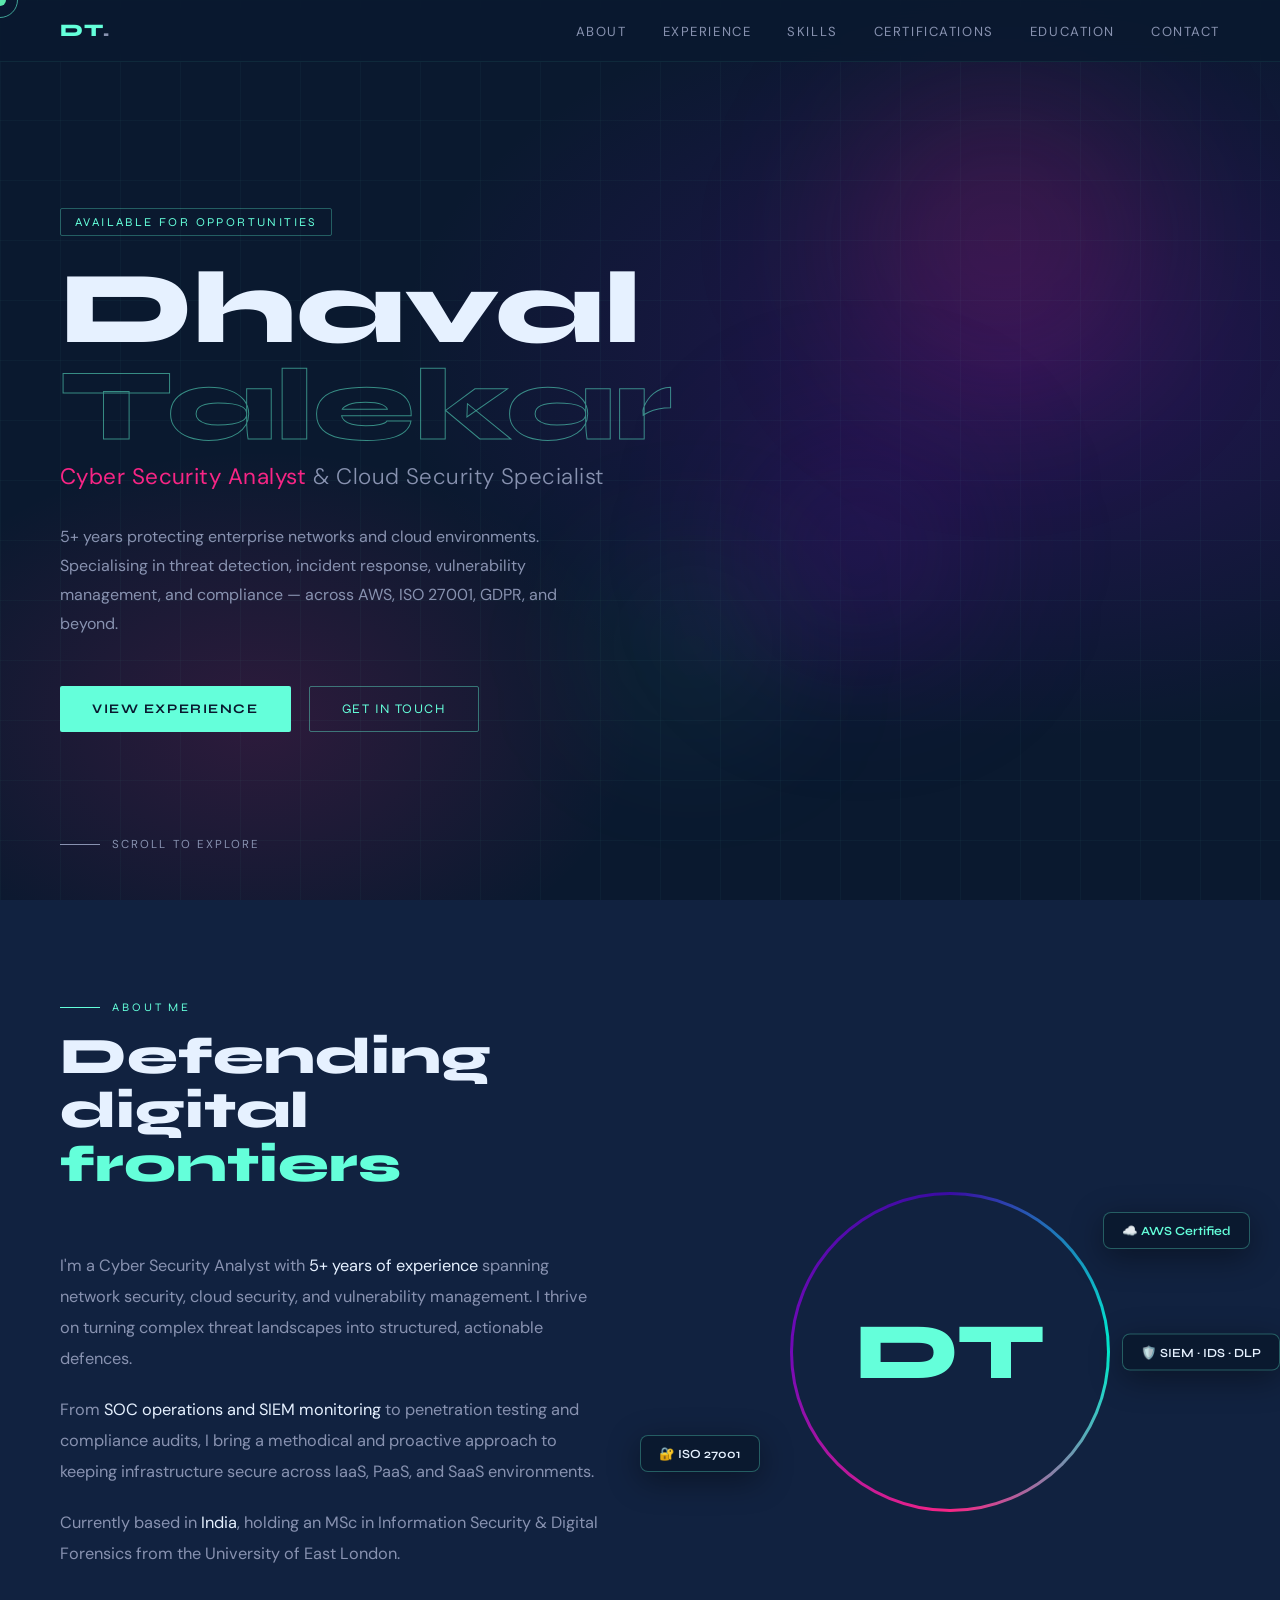
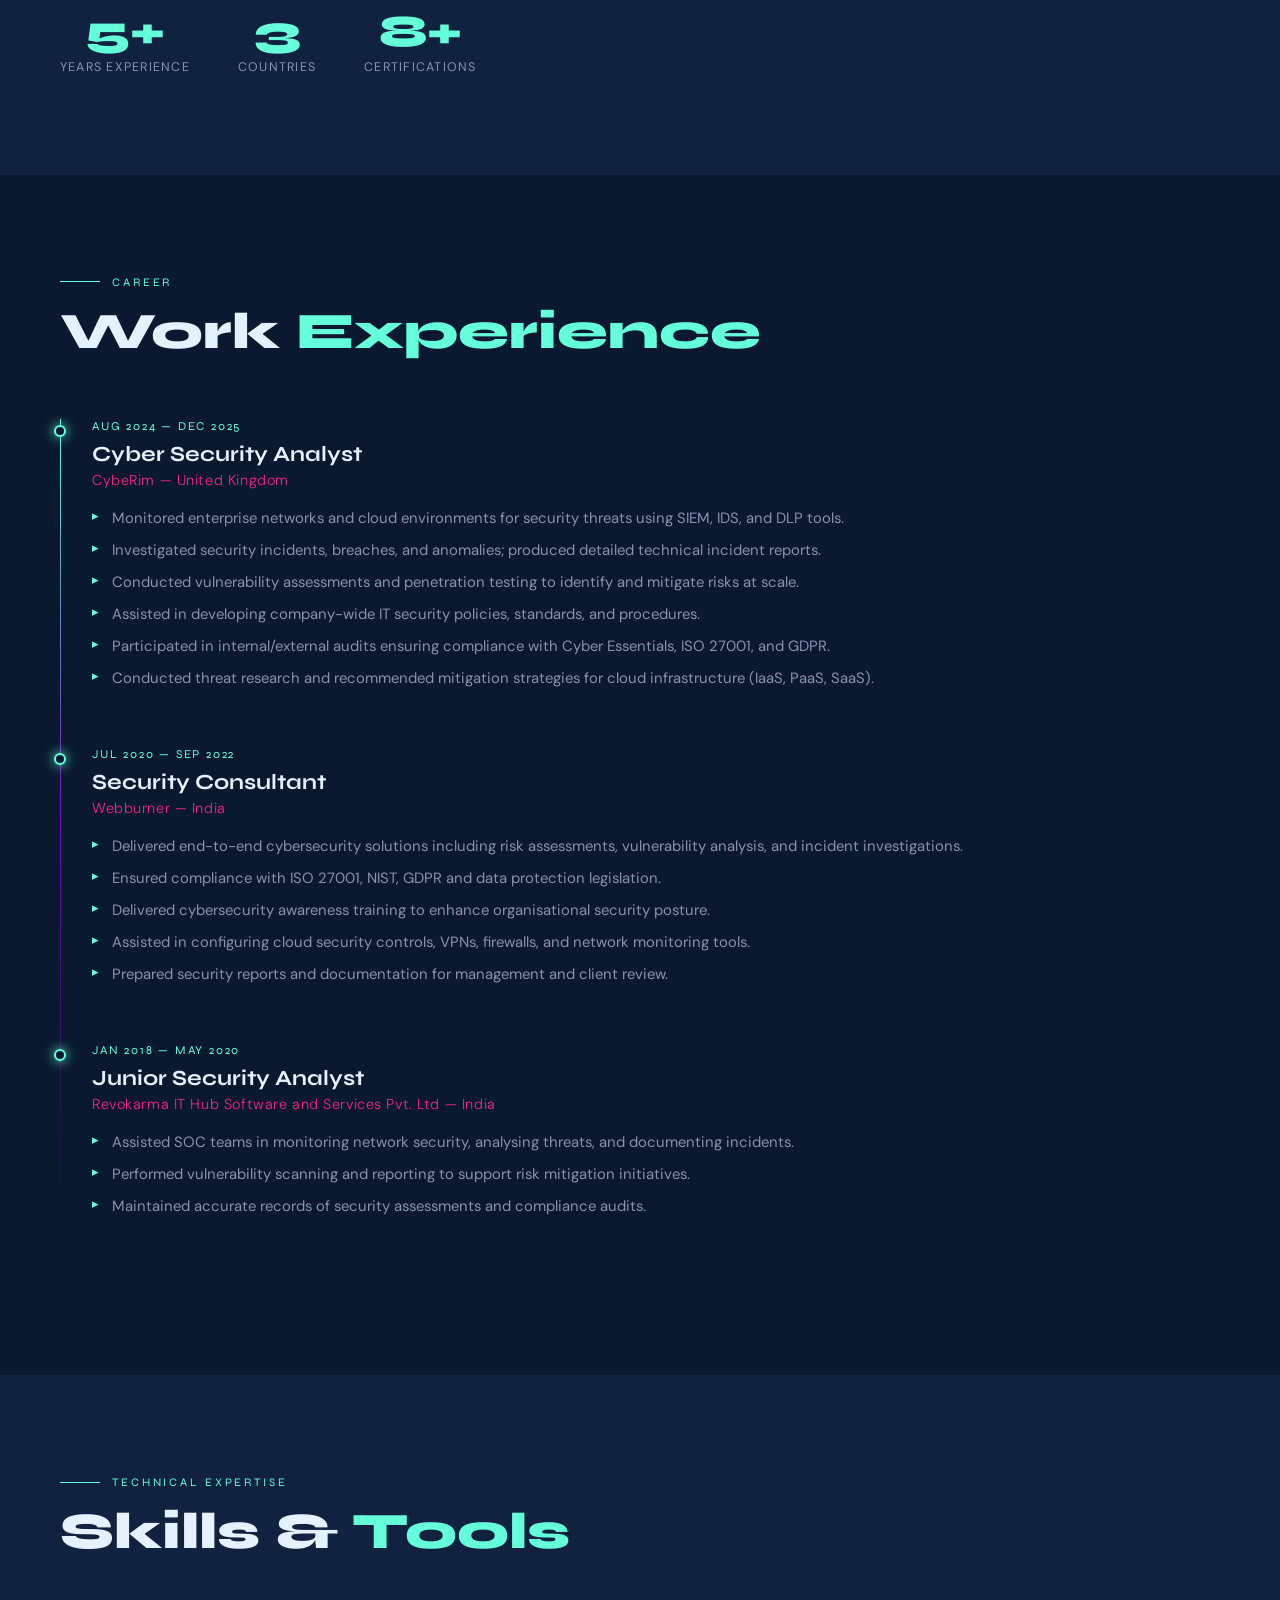
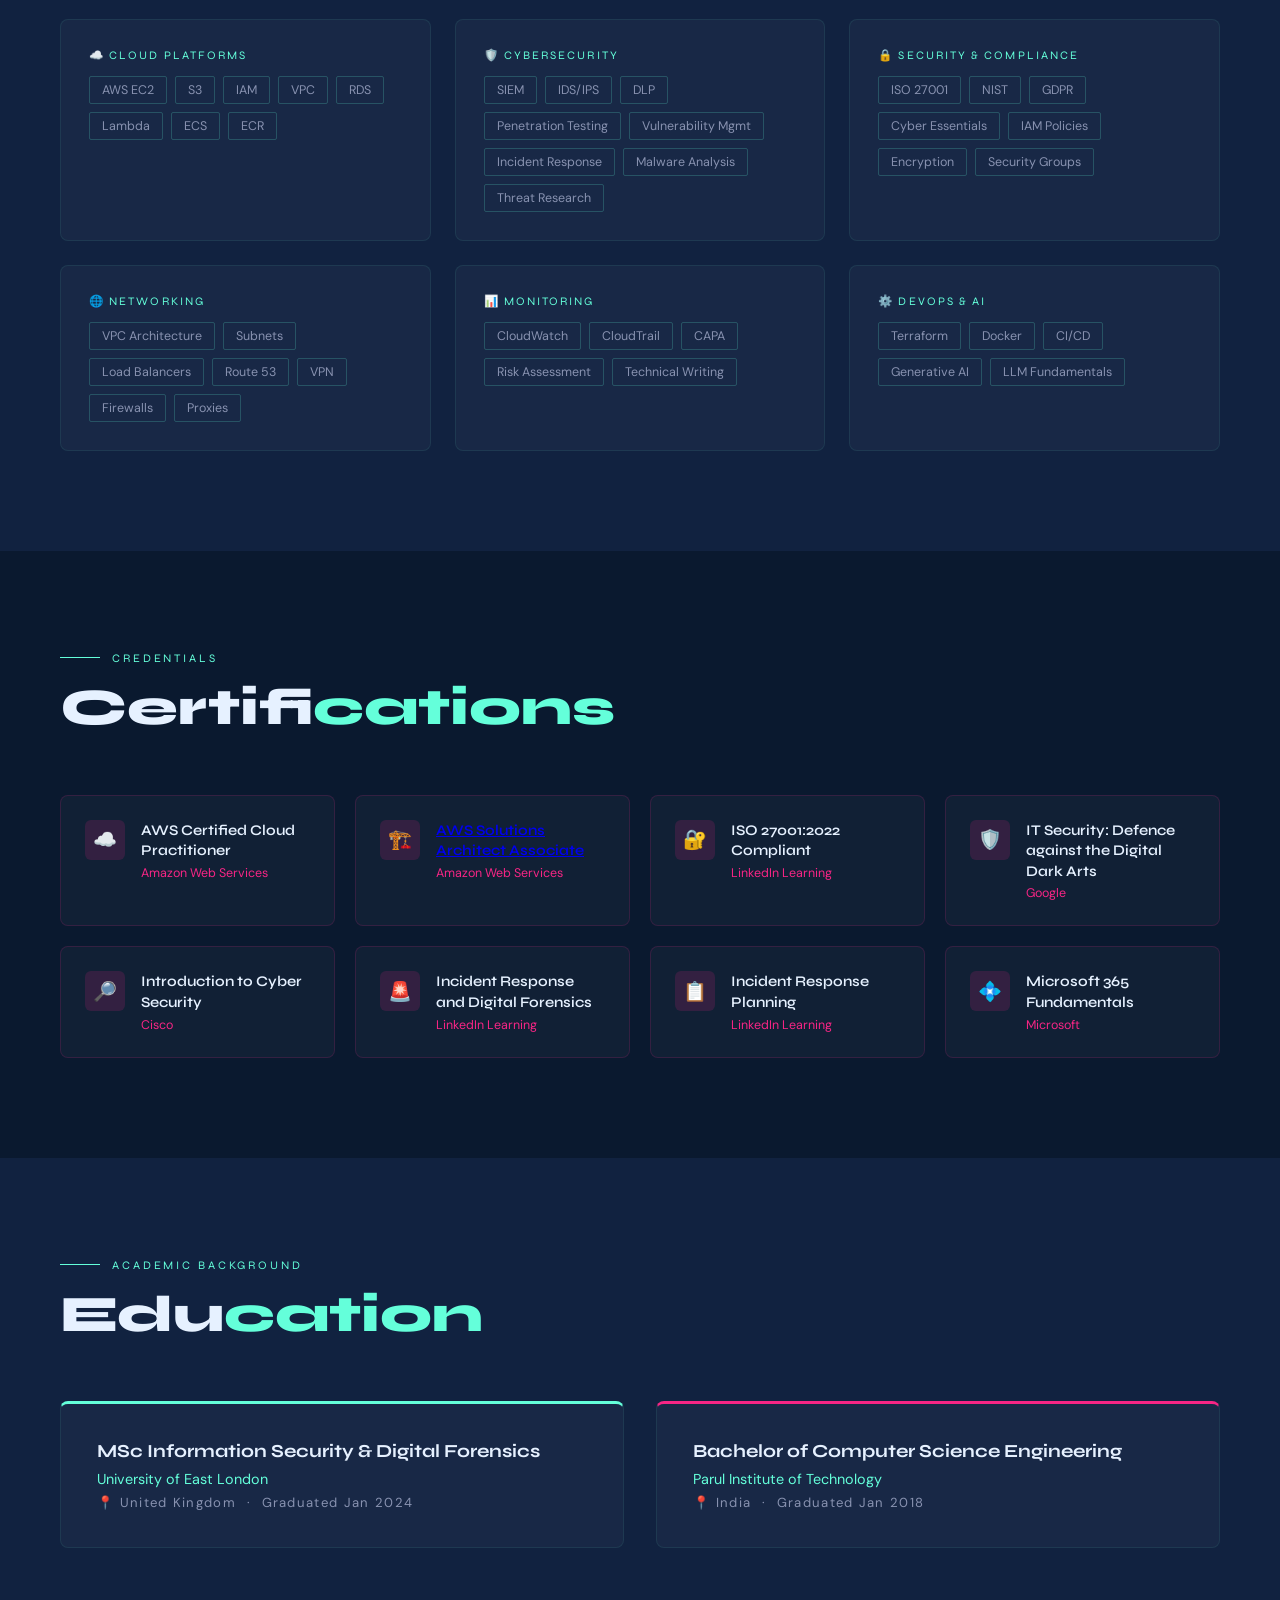
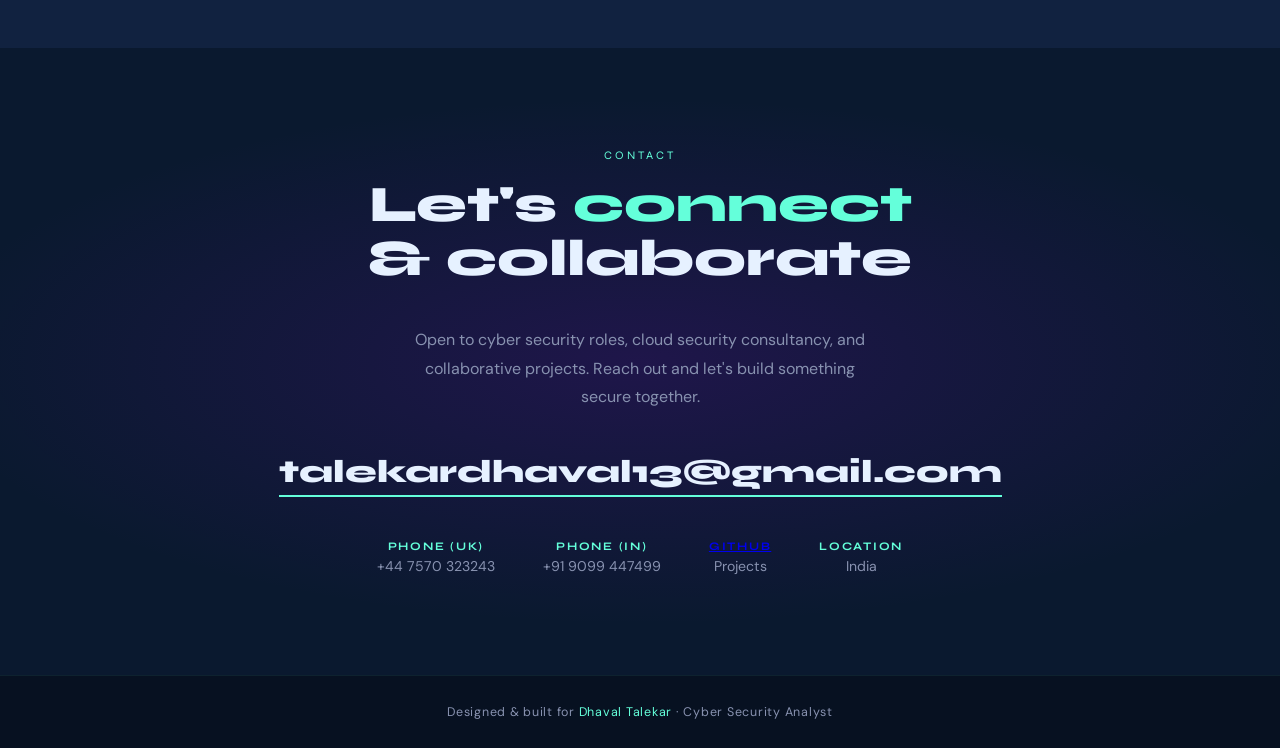
==== commit 5811fdc9: "Refactor certification links and structure in index.html" ====
--- a/index.html
+++ b/index.html
@@ -563,20 +563,13 @@
     <div class="certs-grid">
       <div class="cert-card reveal">
         <div class="cert-icon">☁️</div>
-        <a href="https://www.credly.com/badges/92451416-b86c-44fd-b280-673cbcdc0c3f/public_url" target="_blank">
-  <div>
-    <div class="cert-name">AWS Certified Cloud Practitioner</div>
-    <div class="cert-org">Amazon Web Services</div>
-  </div>
-</a>
-      <div class="cert-card reveal">
+        <div><div class="cert-name">AWS Certified Cloud Practitioner</div><div class="cert-org">Amazon Web Services</div></div> </div>
+        <div class="cert-card reveal">
         <div class="cert-icon">🏗️</div>
-        <a href="https://www.credly.com/badges/bf2b5799-3e71-4f9e-b9b7-9a84b1d9206f/public_url" target="_blank">
-  <div>
-    <div class="cert-name">AWS Solutions Architect Associate</div>
-    <div class="cert-org">Amazon Web Services</div>
-  </div>
-</a>
+        <div><div class="cert-name"><a href="https://www.credly.com/badges/bf2b5799-3e71-4f9e-b9b7-9a84b1d9206f/public_url" target="_blank">
+    AWS Solutions Architect Associate
+  </a>
+        </div><div class="cert-org">Amazon Web Services</div></div> </div>
       <div class="cert-card reveal">
         <div class="cert-icon">🔐</div>
         <div><div class="cert-name">ISO 27001:2022 Compliant</div><div class="cert-org">LinkedIn Learning</div></div>
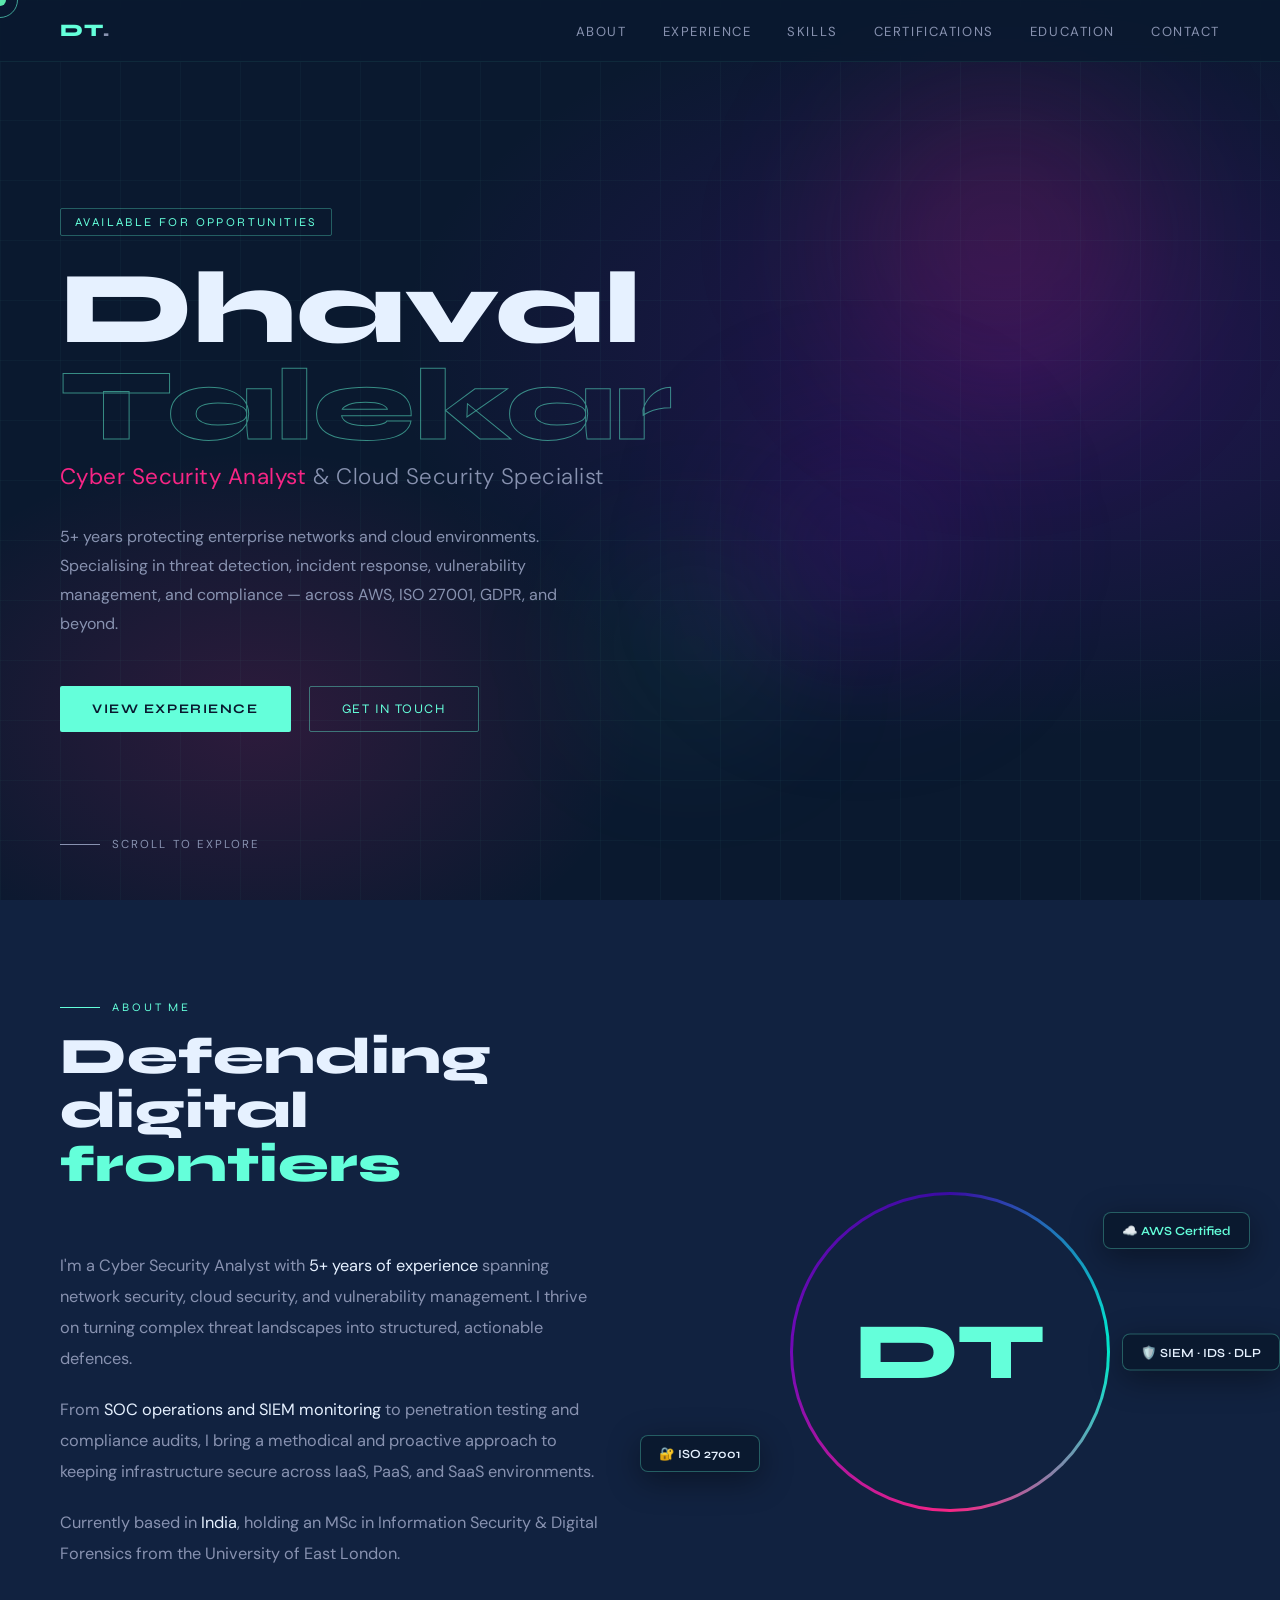
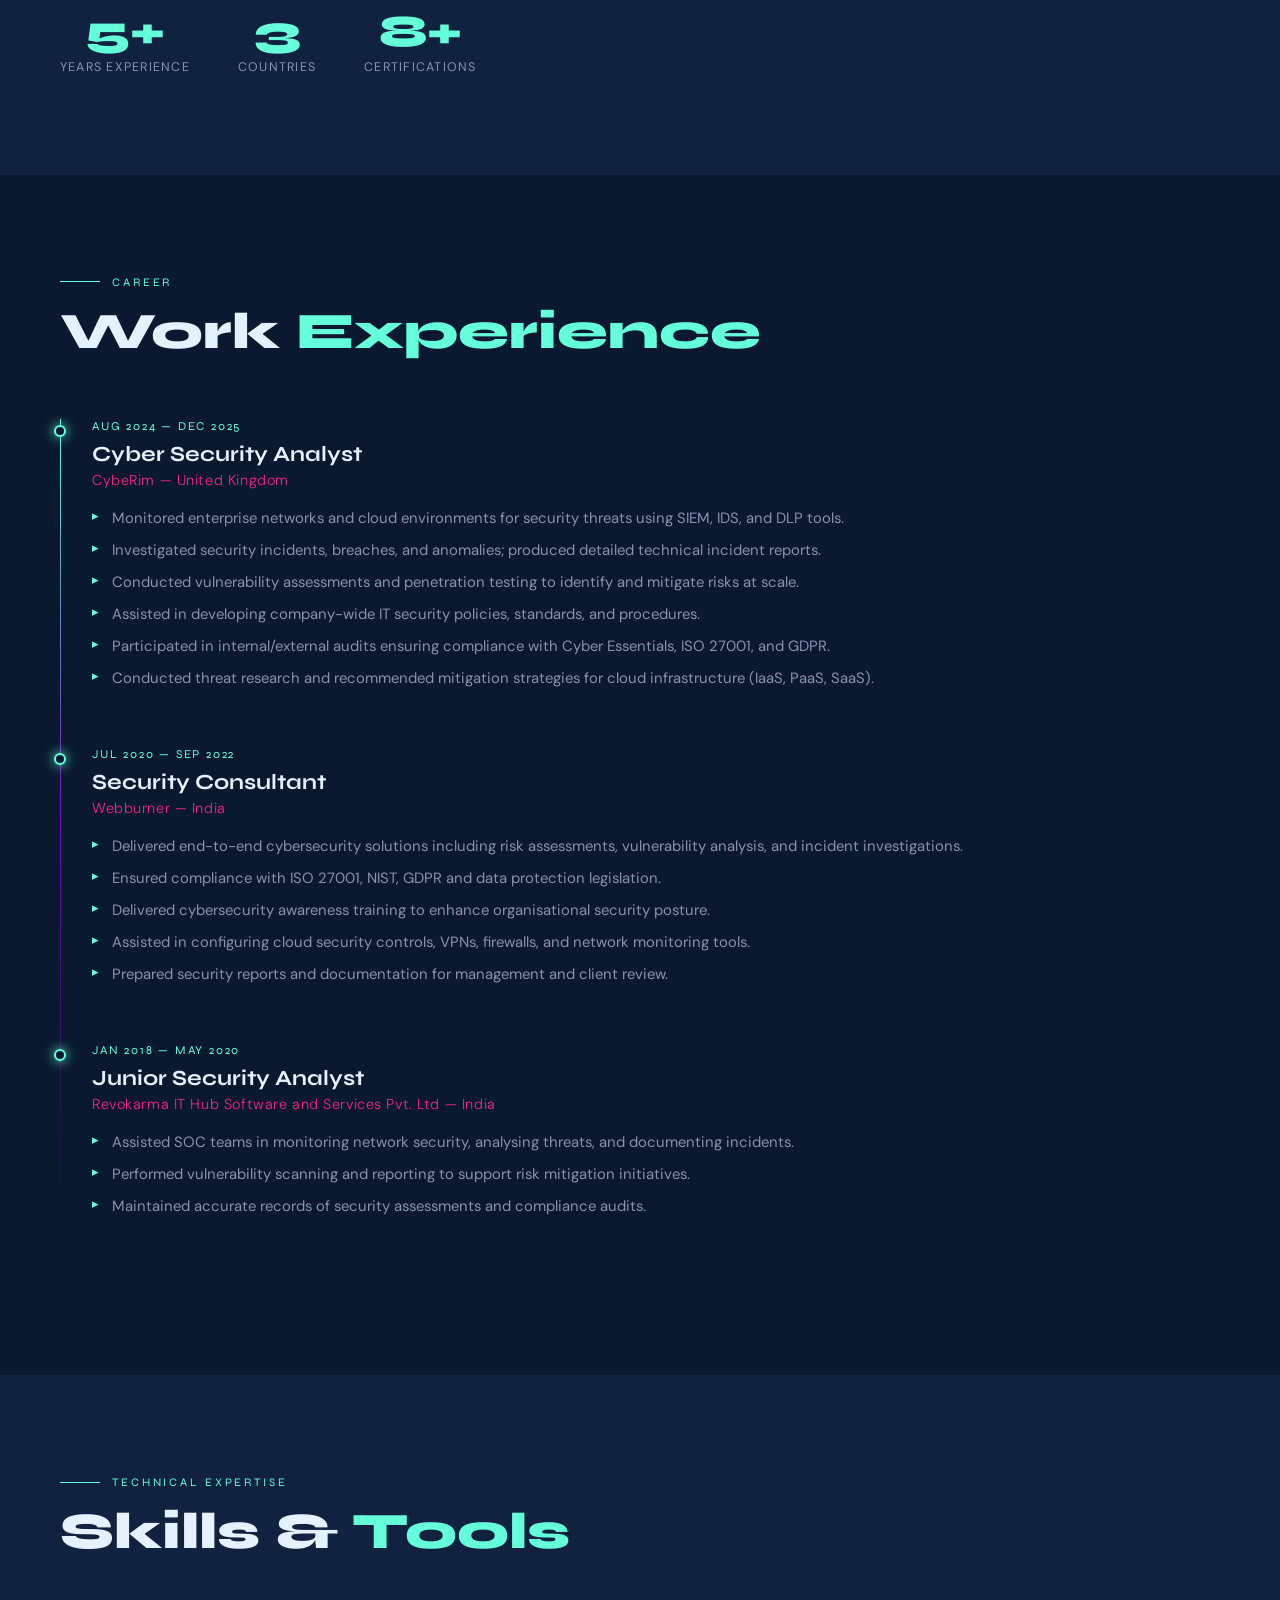
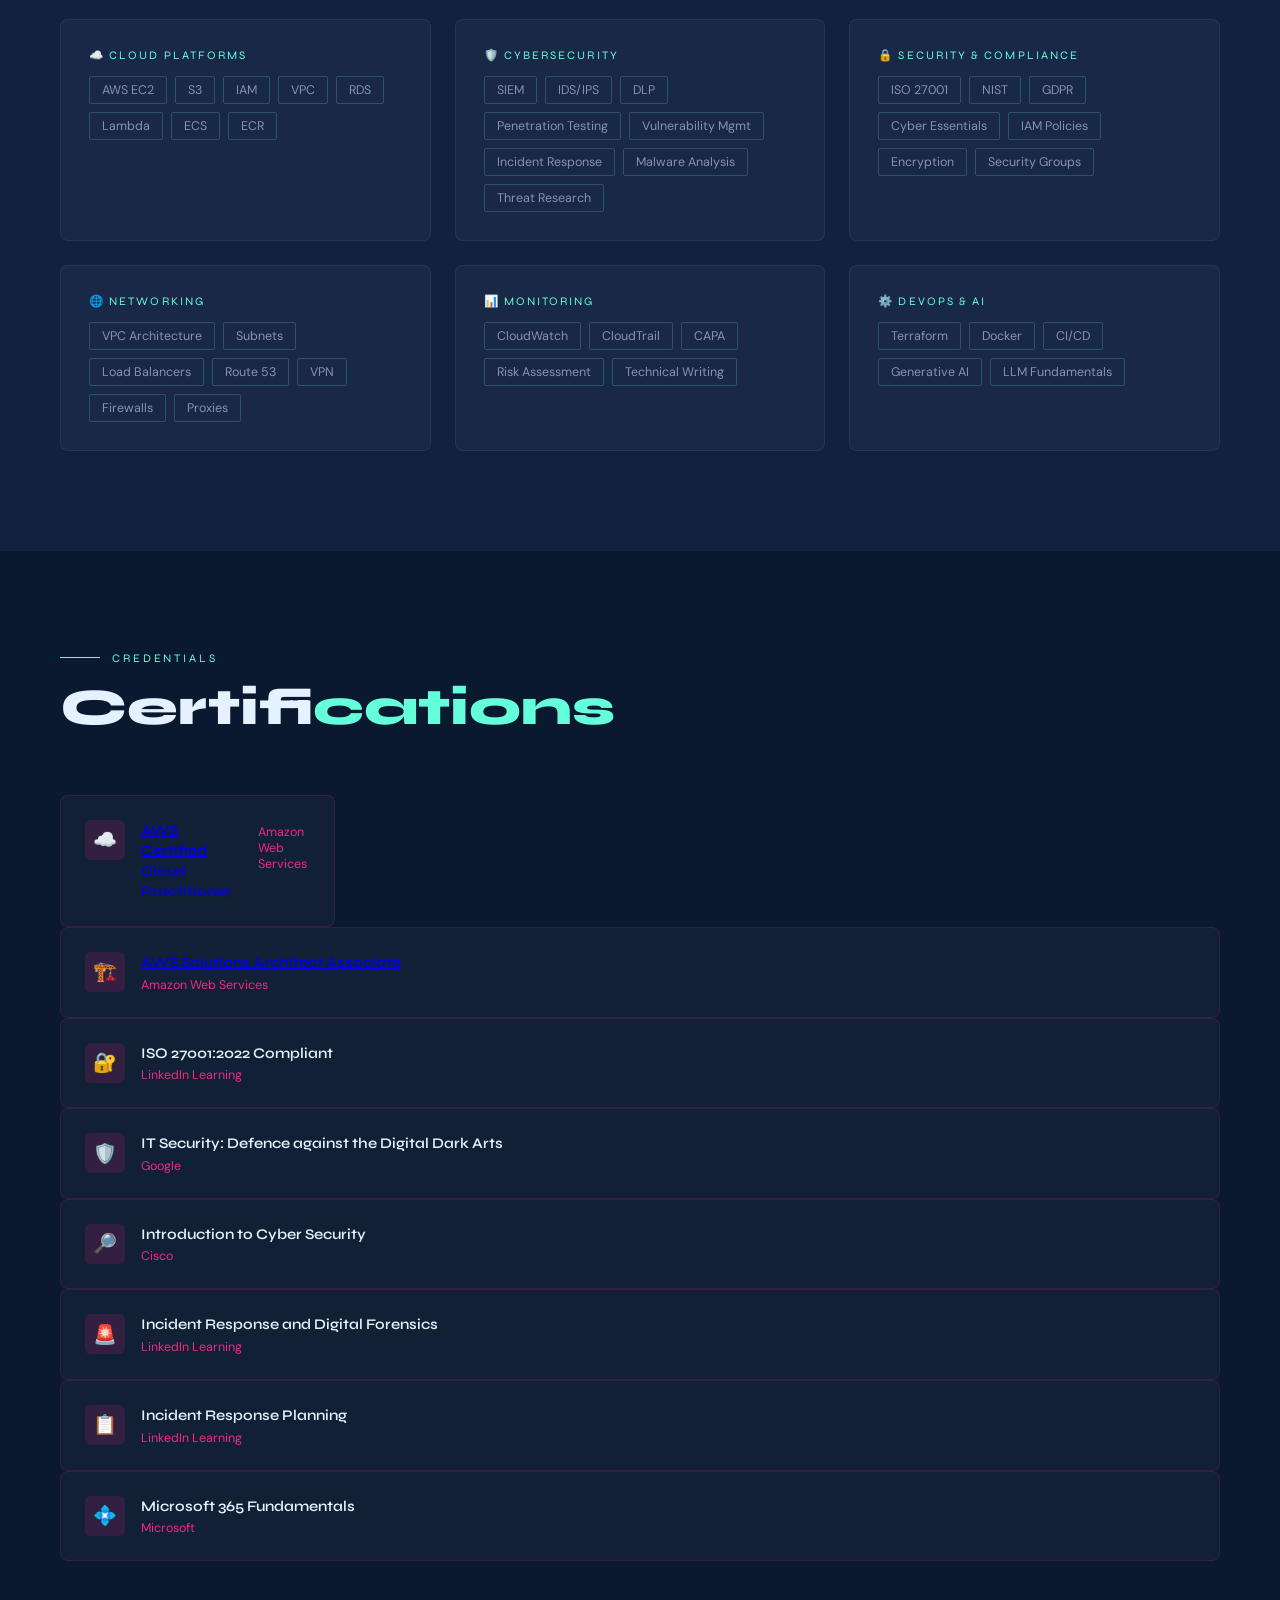
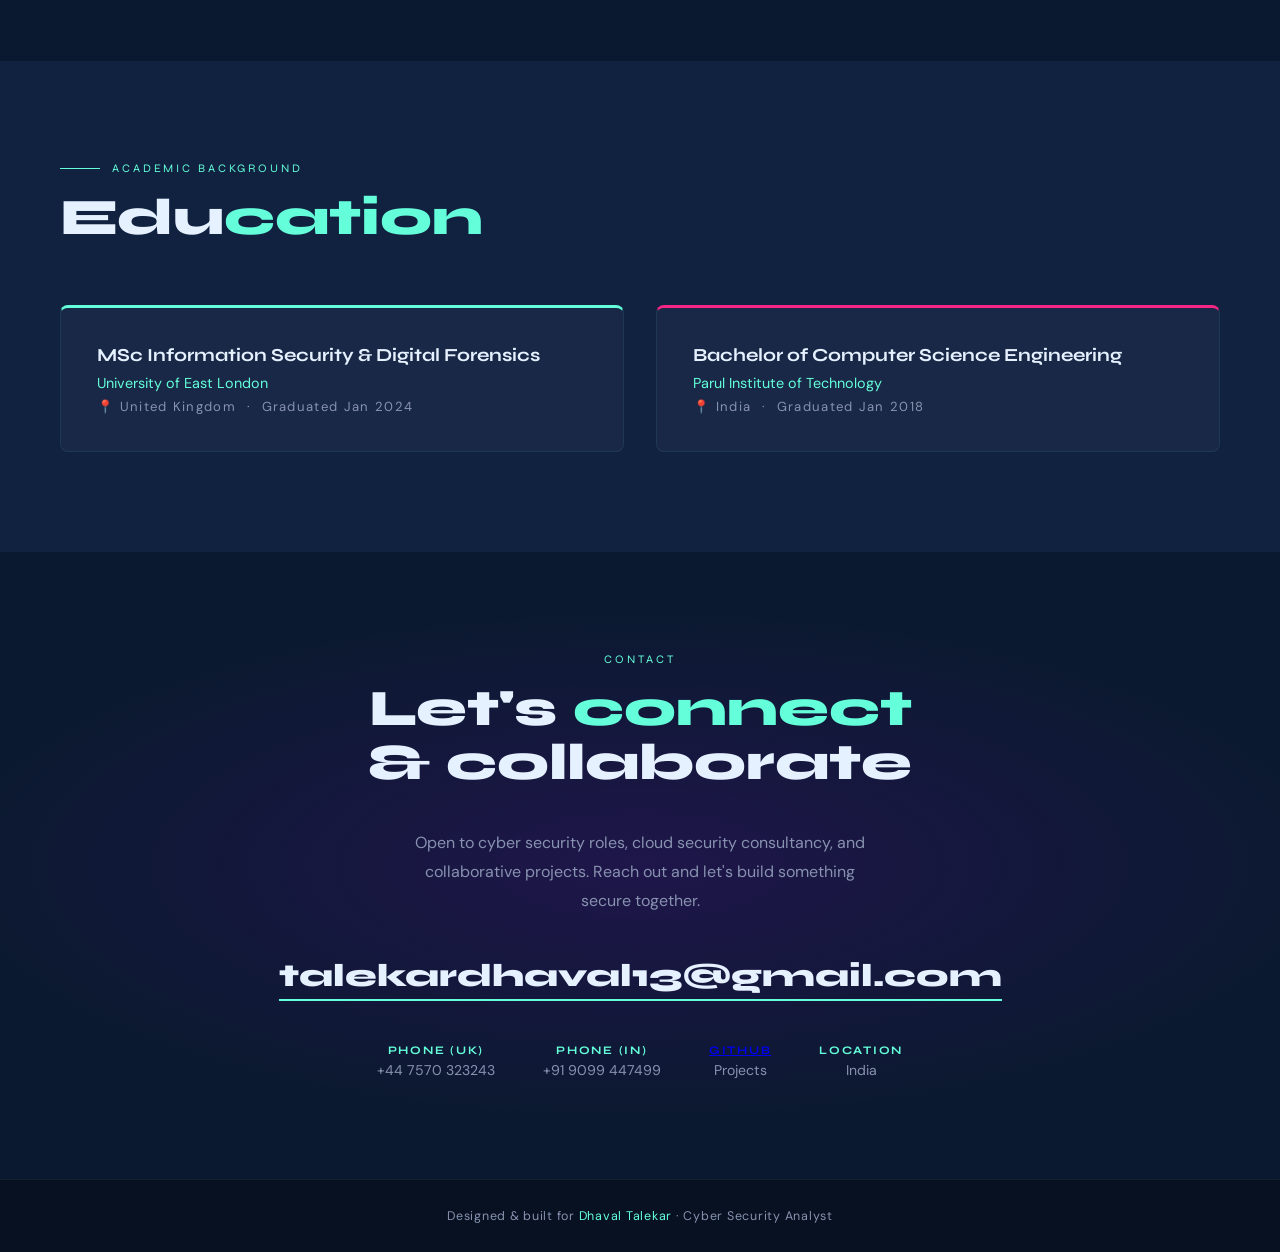
==== commit 3c340fad: "Update AWS Certified Cloud Practitioner certification link" ====
--- a/index.html
+++ b/index.html
@@ -563,13 +563,17 @@
     <div class="certs-grid">
       <div class="cert-card reveal">
         <div class="cert-icon">☁️</div>
-        <div><div class="cert-name">AWS Certified Cloud Practitioner</div><div class="cert-org">Amazon Web Services</div></div> </div>
+        <div class="cert-name">
+       <a href="https://www.credly.com/badges/92451416-b86c-44fd-b280-673cbcdc0c3f/public_url" target="_blank">
+    AWS Certified Cloud Practitioner
+       </a></div>
+       <div class="cert-org">Amazon Web Services</div></div> </div>
         <div class="cert-card reveal">
         <div class="cert-icon">🏗️</div>
         <div><div class="cert-name"><a href="https://www.credly.com/badges/bf2b5799-3e71-4f9e-b9b7-9a84b1d9206f/public_url" target="_blank">
     AWS Solutions Architect Associate
-  </a>
-        </div><div class="cert-org">Amazon Web Services</div></div> </div>
+        </a></div>
+        <div class="cert-org">Amazon Web Services</div></div> </div>
       <div class="cert-card reveal">
         <div class="cert-icon">🔐</div>
         <div><div class="cert-name">ISO 27001:2022 Compliant</div><div class="cert-org">LinkedIn Learning</div></div>
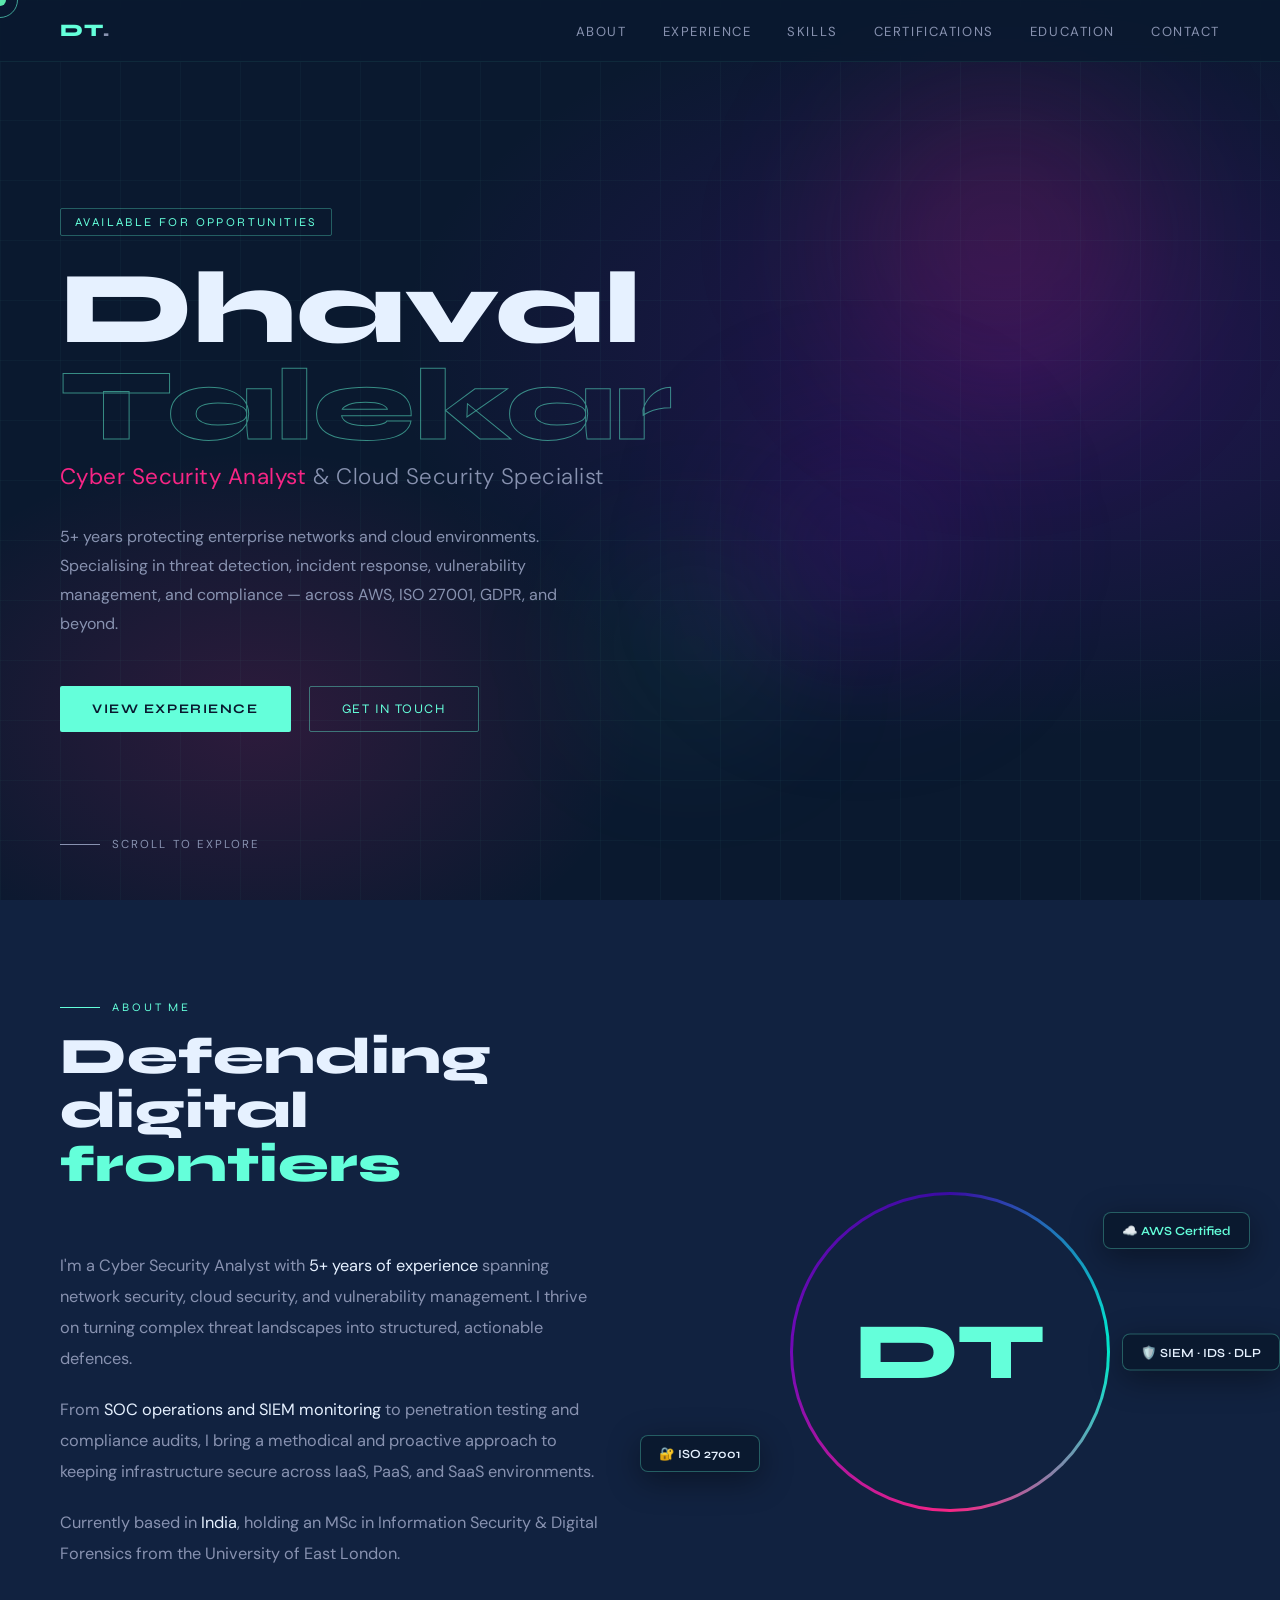
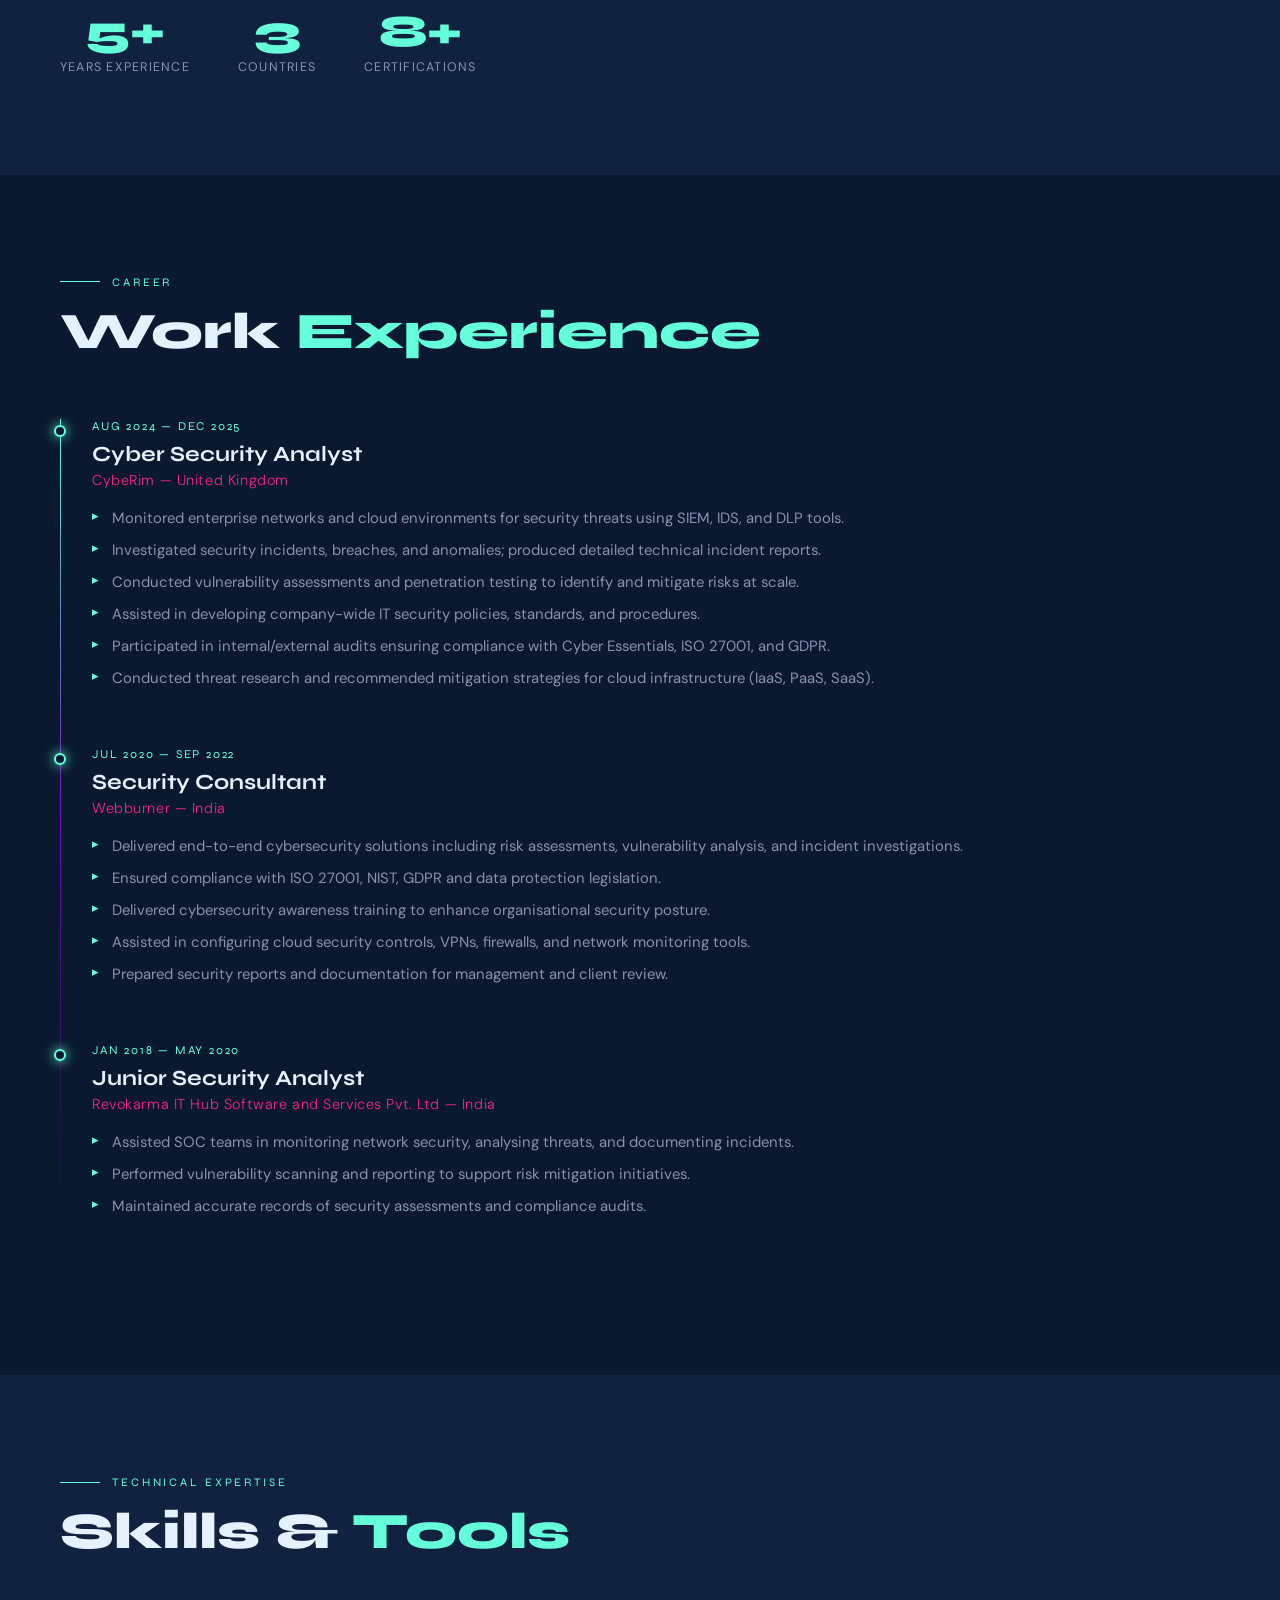
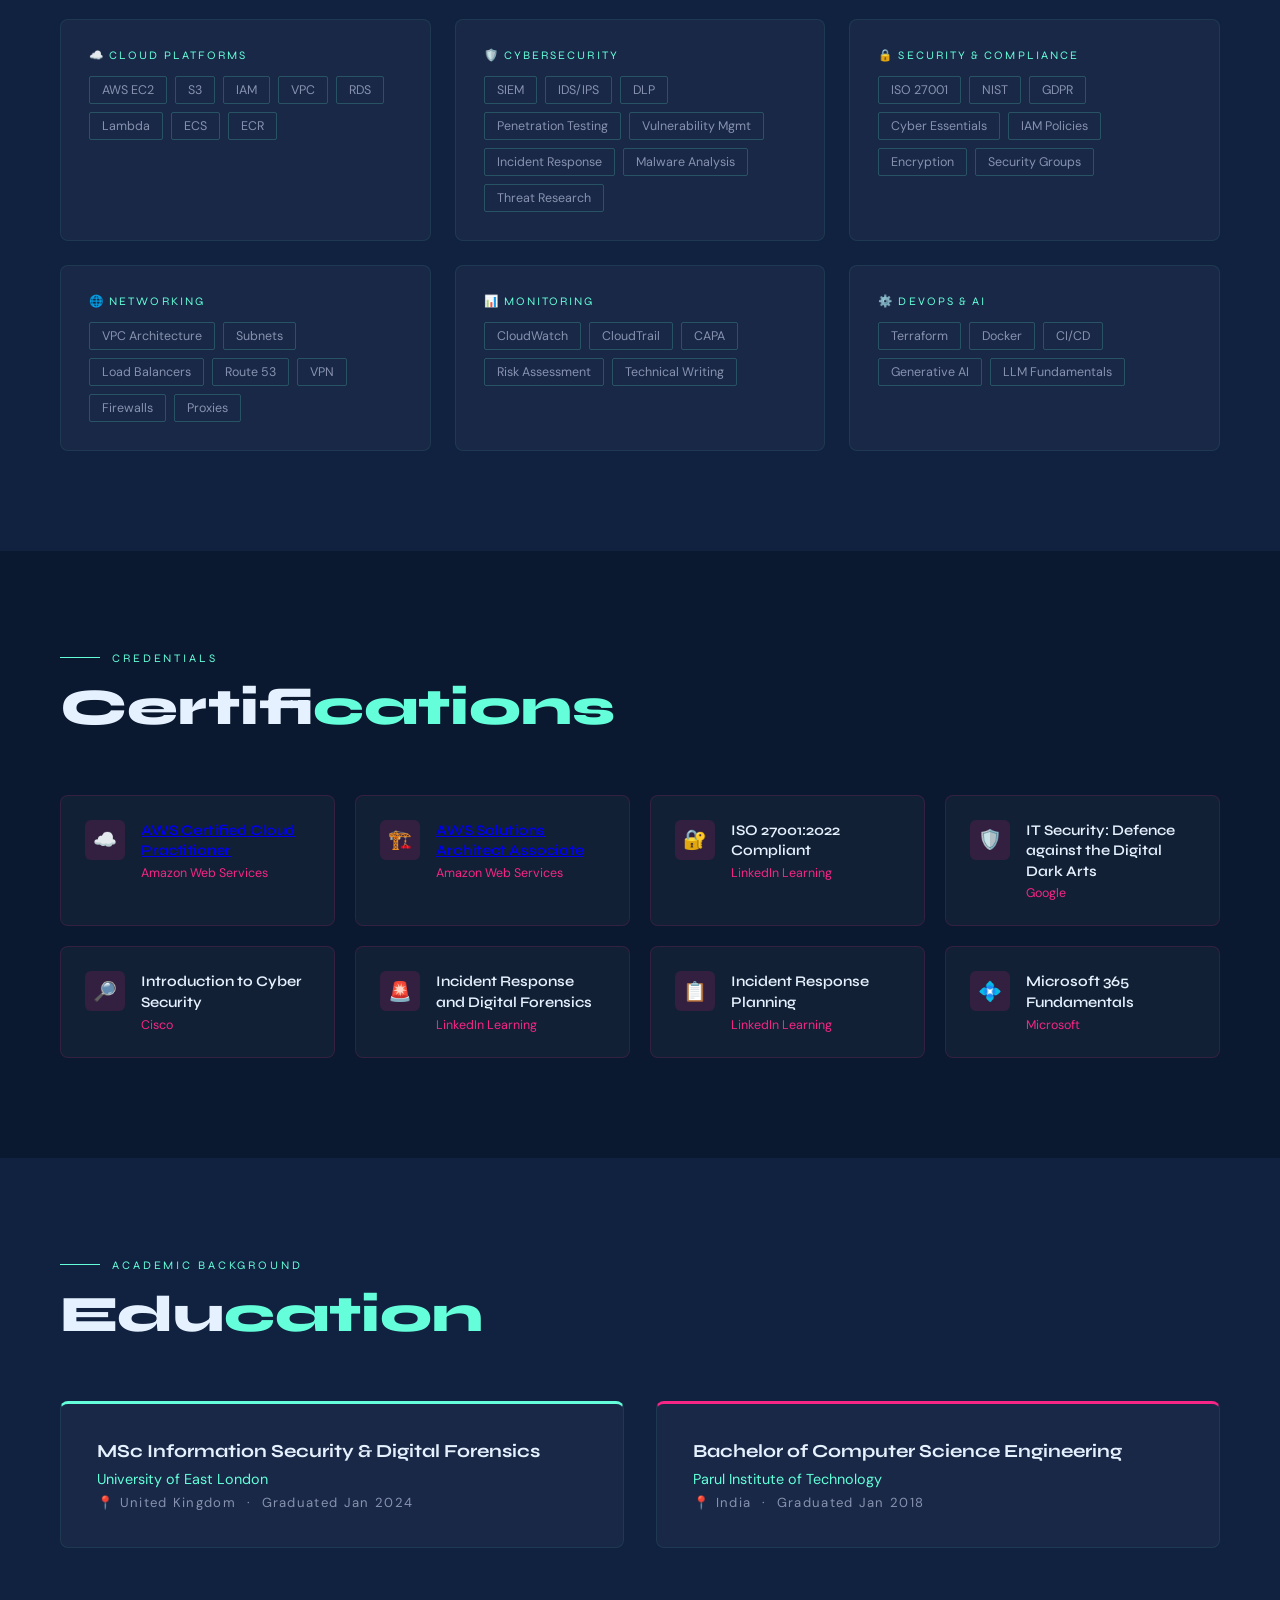
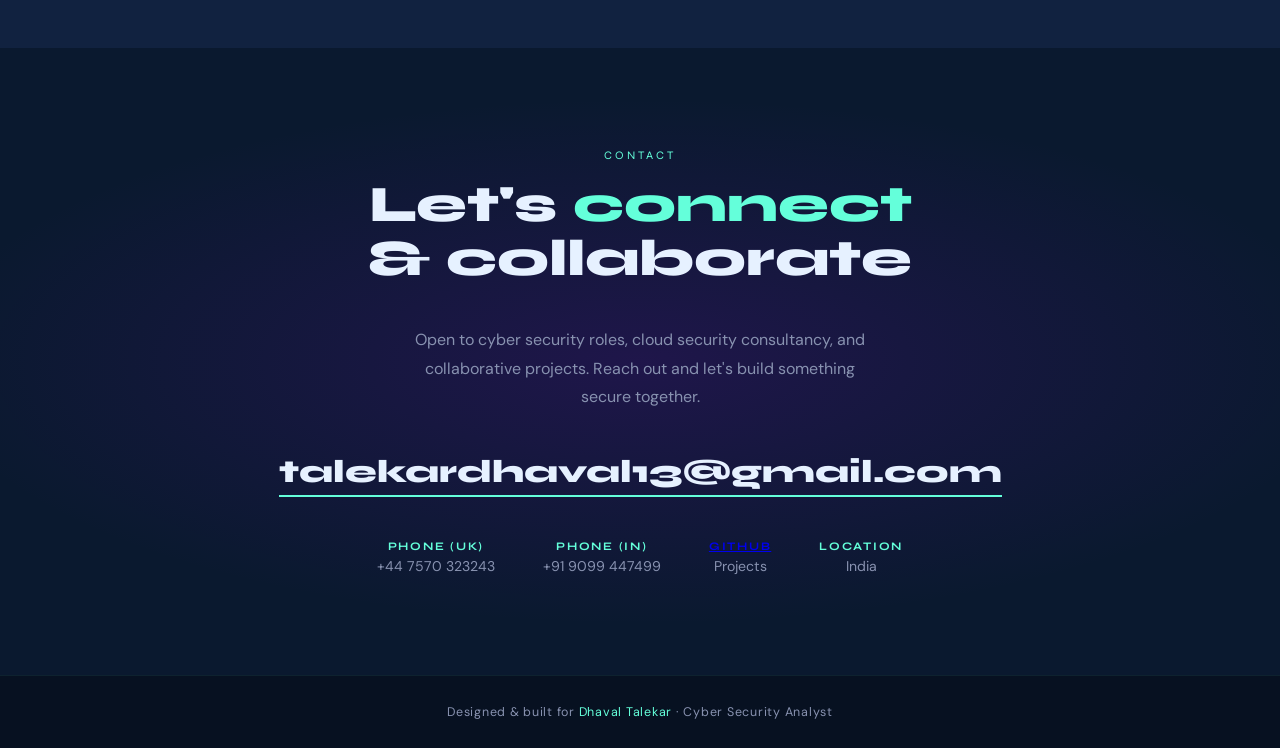
==== commit 562ae401: "Update index.html" ====
--- a/index.html
+++ b/index.html
@@ -562,17 +562,20 @@
     <h2 class="section-title">Certifi<em>cations</em></h2>
     <div class="certs-grid">
       <div class="cert-card reveal">
-        <div class="cert-icon">☁️</div>
-        <div class="cert-name">
-       <a href="https://www.credly.com/badges/92451416-b86c-44fd-b280-673cbcdc0c3f/public_url" target="_blank">
+        <div class="cert-icon">☁️</div><div>
+<div class="cert-name">
+  <a href="https://www.credly.com/badges/92451416-b86c-44fd-b280-673cbcdc0c3f/public_url" target="_blank">
     AWS Certified Cloud Practitioner
-       </a></div>
+  </a>
+</div>
        <div class="cert-org">Amazon Web Services</div></div> </div>
         <div class="cert-card reveal">
         <div class="cert-icon">🏗️</div>
-        <div><div class="cert-name"><a href="https://www.credly.com/badges/bf2b5799-3e71-4f9e-b9b7-9a84b1d9206f/public_url" target="_blank">
+        <div><div class="cert-name">
+  <a href="https://www.credly.com/badges/bf2b5799-3e71-4f9e-b9b7-9a84b1d9206f/public_url" target="_blank">
     AWS Solutions Architect Associate
-        </a></div>
+  </a>
+</div>
         <div class="cert-org">Amazon Web Services</div></div> </div>
       <div class="cert-card reveal">
         <div class="cert-icon">🔐</div>
